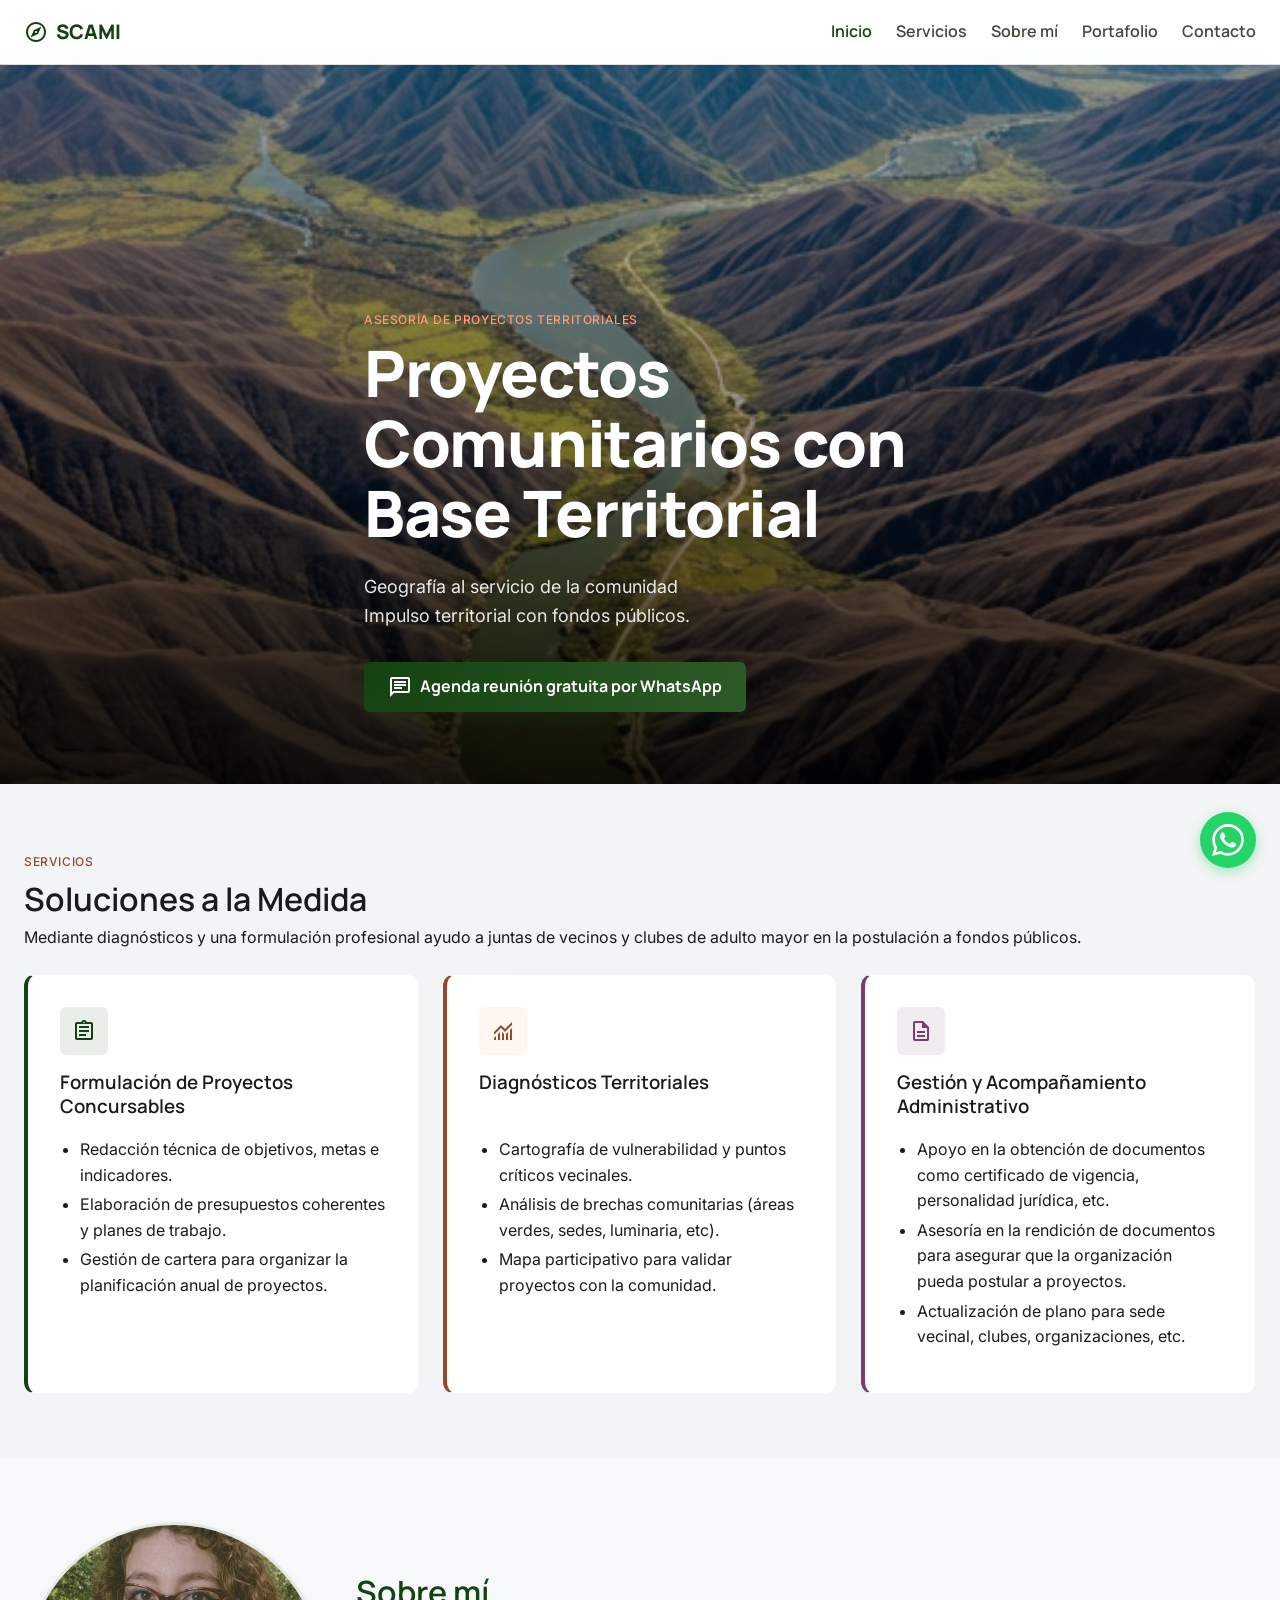
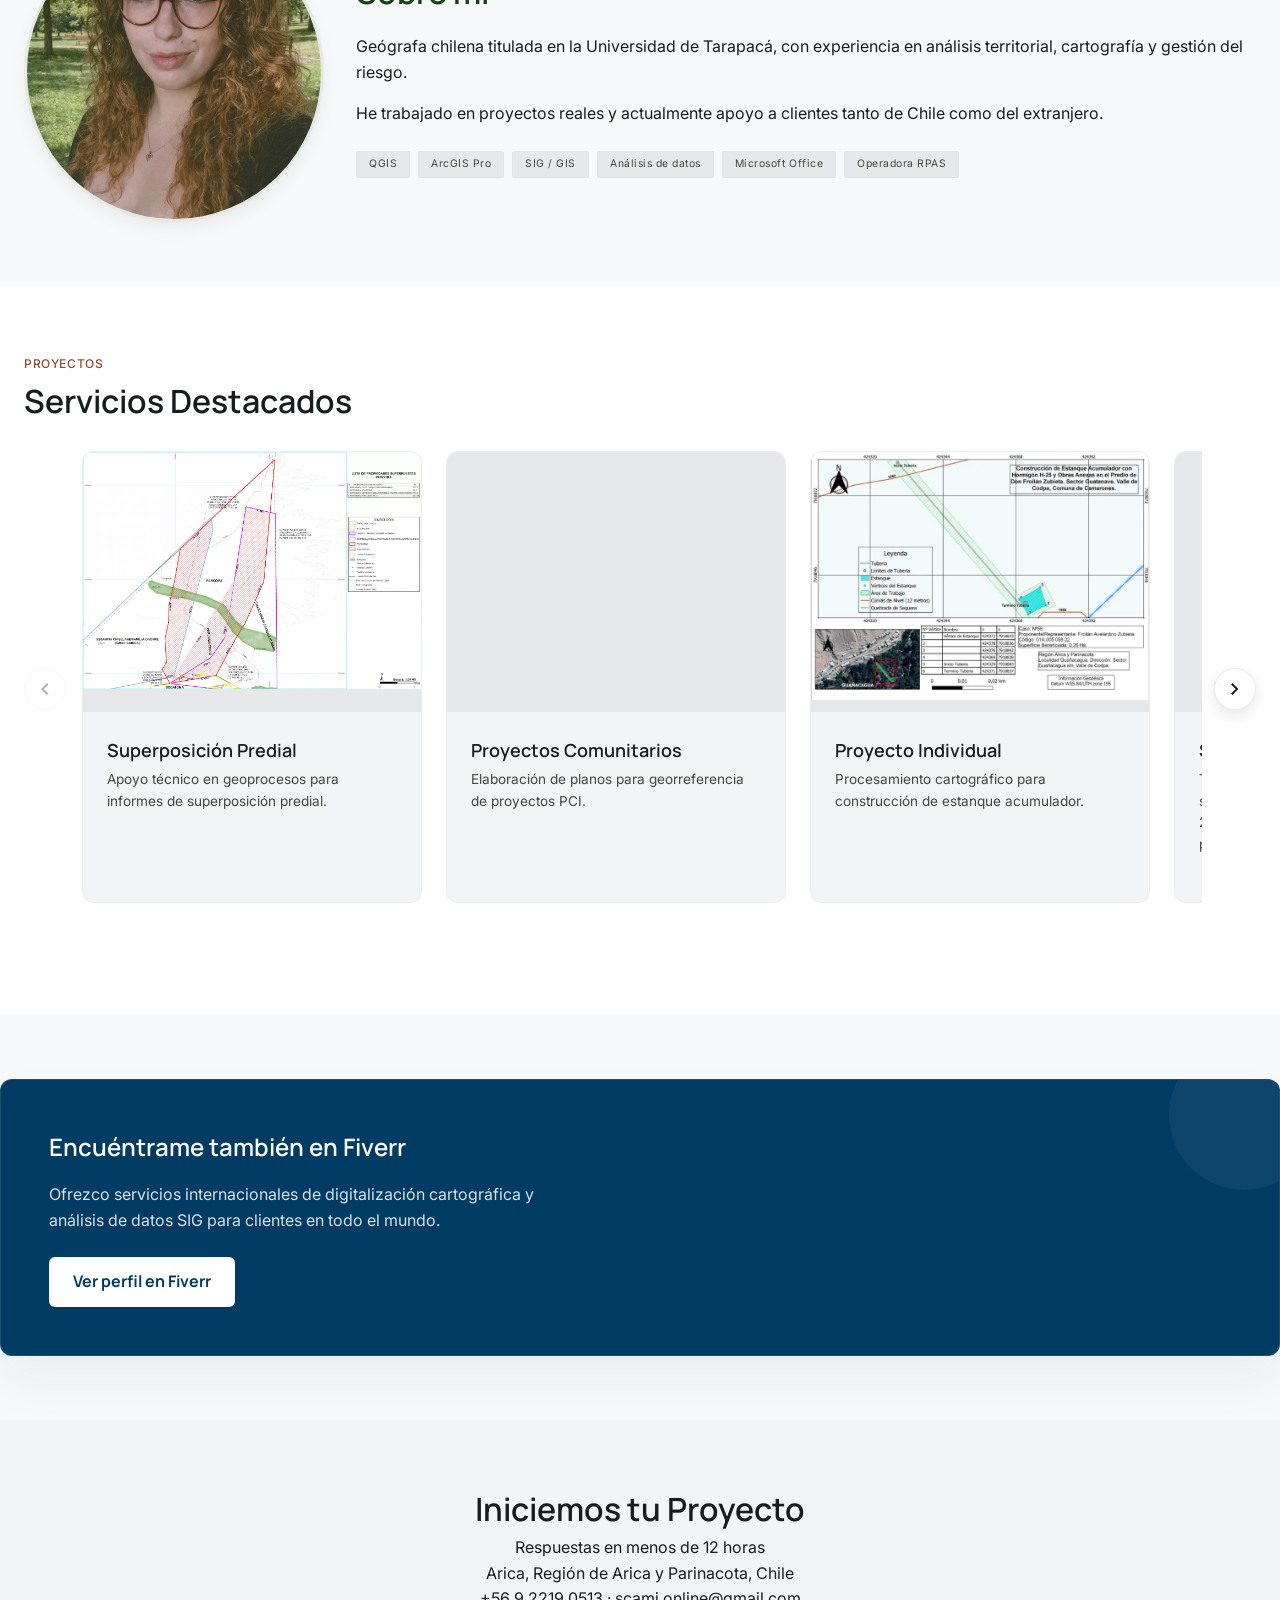
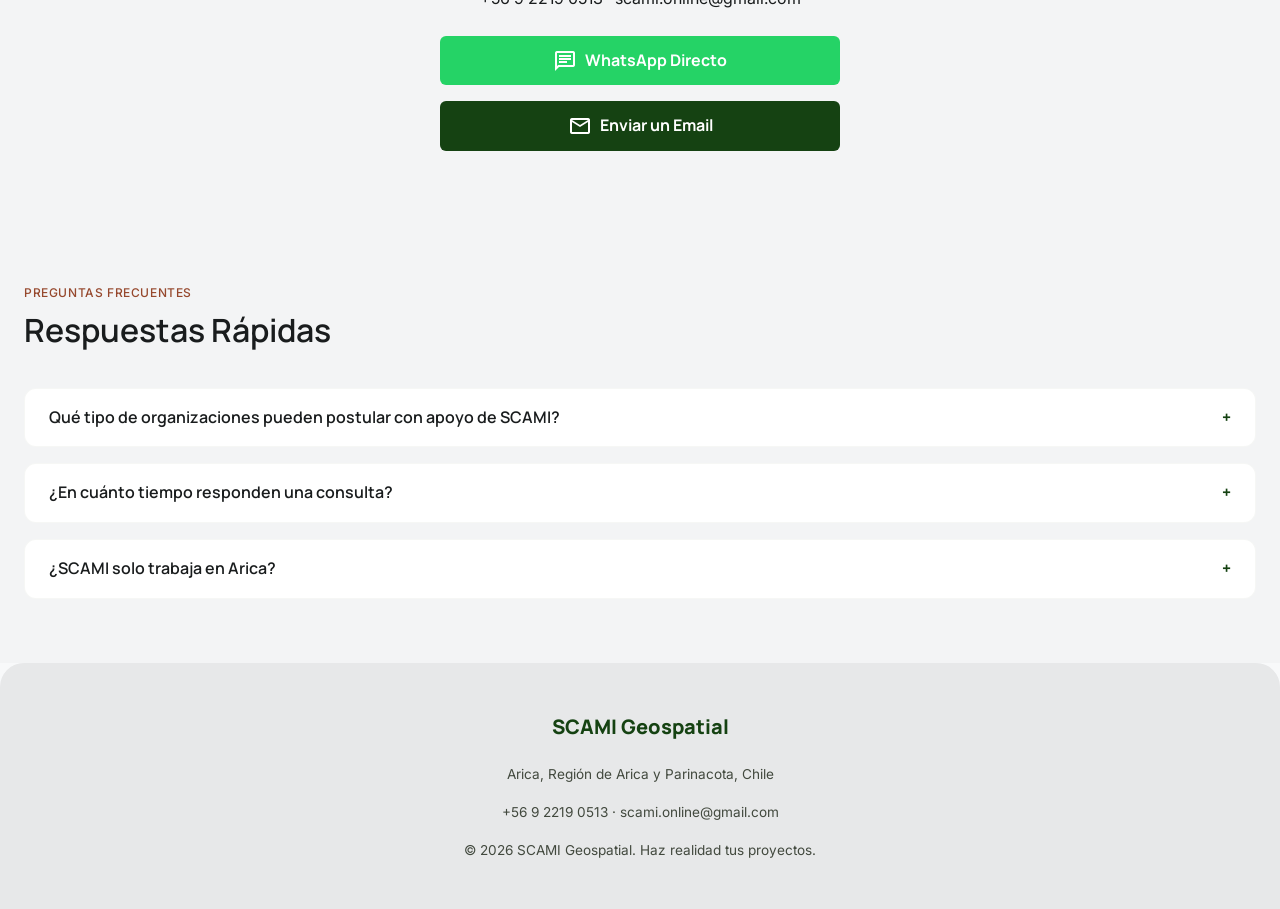
==== index.html @ 70b7bdb8 "feat: update meta" ====
<!DOCTYPE html>
<html lang="es" class="light">

<head>
    <meta charset="UTF-8">
    <meta name="viewport" content="width=device-width, initial-scale=1.0">
    <title>SCAMI | Asesoría de Proyectos Territoriales en Arica</title>
    <meta name="description"
        content="SCAMI ofrece asesoría para formulación de proyectos comunitarios en Arica. Respuesta en menos de 12 horas.">
    <meta name="author" content="SCAMI">
    <meta name="robots" content="index,follow,max-image-preview:large">
    <meta name="theme-color" content="#154212">
    <link rel="canonical" href="https://scami.online/">
    <link rel="alternate" hreflang="es-CL" href="https://scami.online/">
    <link rel="alternate" hreflang="x-default" href="https://scami.online/">

    <meta property="og:type" content="website">
    <meta property="og:locale" content="es_CL">
    <meta property="og:site_name" content="SCAMI">
    <meta property="og:title" content="SCAMI">
    <meta property="og:description"
        content="Asesoría Territorial en Arica.">
    <meta property="og:url" content="https://scami.online/">
    <meta property="og:image" content="https://scami.online/assets/portfolio_4.jpg">
    <meta property="og:image:secure_url" content="https://scami.online/assets/portfolio_4.jpg">
    <meta property="og:image:type" content="image/jpeg">
    <meta property="og:image:width" content="1200">
    <meta property="og:image:height" content="630">
    <meta property="og:image:alt" content="Ejemplo de cartografía digital de SCAMI">

    <meta name="twitter:card" content="summary_large_image">
    <meta name="twitter:url" content="https://scami.online/">
    <meta name="twitter:title" content="SCAMI">
    <meta name="twitter:description"
        content="Asesoría Territorial en Arica.">
    <meta name="twitter:image" content="https://scami.online/assets/portfolio_4.jpg">
    <meta name="twitter:image:alt" content="Ejemplo de cartografía digital de SCAMI">

    <!-- Fonts -->
    <link rel="preconnect" href="https://fonts.googleapis.com">
    <link rel="preconnect" href="https://fonts.gstatic.com" crossorigin>
    <link rel="preload" as="image" href="/assets/hero.webp" fetchpriority="high">
    <link
        href="https://fonts.googleapis.com/css2?family=Inter:wght@400;500;600&family=Manrope:wght@600;700;800&display=swap"
        rel="stylesheet">
    <link href="https://fonts.googleapis.com/css2?family=Material+Symbols+Outlined:opsz,wght,FILL,GRAD@24,400,0,0"
        rel="stylesheet" />

    <!-- CSS -->
    <link rel="stylesheet" href="./css/styles.css">

    <script type="application/ld+json">
        {
            "@context": "https://schema.org",
            "@graph": [
                {
                    "@type": "ProfessionalService",
                    "@id": "https://scami.online/#organization",
                    "name": "SCAMI Geospatial",
                    "url": "https://scami.online/",
                    "description": "Asesoría para formulación de proyectos territoriales en Arica, Chile.",
                    "image": "https://scami.online/assets/portfolio_4.webp",
                    "email": "mailto:scami.online@gmail.com",
                    "telephone": "+56922190513",
                    "priceRange": "$$",
                    "address": {
                        "@type": "PostalAddress",
                        "addressLocality": "Arica",
                        "addressCountry": "CL"
                    },
                    "areaServed": [
                        {
                            "@type": "City",
                            "name": "Arica"
                        },
                        {
                            "@type": "Country",
                            "name": "Chile"
                        }
                    ],
                    "sameAs": [
                        "https://es.fiverr.com/arianka_o"
                    ],
                    "makesOffer": [
                        {
                            "@type": "Offer",
                            "itemOffered": {
                                "@type": "Service",
                                "name": "Formulación de Proyectos Concursables"
                            }
                        },
                        {
                            "@type": "Offer",
                            "itemOffered": {
                                "@type": "Service",
                                "name": "Diagnósticos Territoriales"
                            }
                        },
                        {
                            "@type": "Offer",
                            "itemOffered": {
                                "@type": "Service",
                                "name": "Gestión y Acompañamiento Administrativo"
                            }
                        }
                    ]
                },
                {
                    "@type": "WebSite",
                    "@id": "https://scami.online/#website",
                    "url": "https://scami.online/",
                    "name": "SCAMI",
                    "inLanguage": "es-CL"
                },
                {
                    "@type": "WebPage",
                    "@id": "https://scami.online/#webpage",
                    "url": "https://scami.online/",
                    "name": "SCAMI Asesoría de Proyectos Territoriales en Arica",
                    "description": "SCAMI ofrece asesoría para formulación de proyectos territoriales en Arica.",
                    "isPartOf": {
                        "@id": "https://scami.online/#website"
                    },
                    "about": {
                        "@id": "https://scami.online/#organization"
                    },
                    "inLanguage": "es-CL"
                }
            ]
        }
    </script>

    <script type="application/ld+json">
        {
            "@context": "https://schema.org",
            "@type": "FAQPage",
            "mainEntity": [
                {
                    "@type": "Question",
                    "name": "Qué tipo de organizaciones pueden postular con apoyo de SCAMI?",
                    "acceptedAnswer": {
                        "@type": "Answer",
                        "text": "SCAMI trabaja con juntas de vecinos, clubes de adulto mayor y otras organizaciones comunitarias que necesitan formular y presentar proyectos a fondos públicos."
                    }
                },
                {
                    "@type": "Question",
                    "name": "¿En cuánto tiempo responden una consulta?",
                    "acceptedAnswer": {
                        "@type": "Answer",
                        "text": "El tiempo de primera respuesta es menor a 12 horas por WhatsApp o correo electrónico."
                    }
                },
                {
                    "@type": "Question",
                    "name": "¿SCAMI solo trabaja en Arica?",
                    "acceptedAnswer": {
                        "@type": "Answer",
                        "text": "La base de operaciones está en Arica, pero también ofrece servicios remotos para otras regiones de Chile y clientes internacionales."
                    }
                }
            ]
        }
    </script>
</head>

<body class="layer-base">

    <!-- Header -->
    <header class="top-header">
        <div class="container header-container">
            <div class="logo-brand">
                <span class="material-symbols-outlined">explore</span>
                <span>SCAMI</span>
            </div>

            <nav class="desktop-nav" aria-label="Navegación principal">
                <a href="#home" class="active">Inicio</a>
                <a href="#services">Servicios</a>
                <a href="#about">Sobre mí</a>
                <a href="#portfolio">Portafolio</a>
                <a href="#contact">Contacto</a>
            </nav>

        </div>
    </header>

    <main>
        <!-- Hero Section -->
        <section id="home" class="hero-section">
            <div class="hero-bg">
                <img src="/assets/hero.webp"
                    alt="Vista aerea del Valle de Azapa en Arica" width="1600" height="900" decoding="async" fetchpriority="high">
                <div class="hero-overlay"></div>
            </div>
            <div class="container hero-content">
                <span class="font-label hero-kicker">ASESORÍA DE PROYECTOS TERRITORIALES</span>
                <h1 class="font-display hero-title">Proyectos Comunitarios con Base Territorial</h1>
                <p class="font-body hero-desc">
                    Geografía al servicio de la comunidad <br>Impulso territorial con fondos públicos.
                </p>
                <a href="https://wa.me/56922190513" data-wa-link class="btn btn-primary">
                    <span class="material-symbols-outlined">chat</span>
                    Agenda reunión gratuita por WhatsApp
                </a>
            </div>
        </section>

        <!-- Services Section -->
        <section id="services" class="section layer-section">
            <div class="container">
                <div class="fade-in-scroll">
                    <span class="font-label section-kicker">Servicios</span>
                    <h2 class="font-headline section-title">Soluciones a la Medida</h2>
                    <p class="font-body text-surface-variant">
                        Mediante diagnósticos y una formulación profesional ayudo a juntas de vecinos y clubes de adulto mayor en la postulación a fondos públicos.
                    </p>
                </div>

                <div class="bento-grid">
                    <div class="service-card layer-component ghost-border fade-in-scroll">
                        <div class="service-icon"><span class="material-symbols-outlined">assignment</span></div>
                        <h3 class="font-headline">Formulación de Proyectos Concursables</h3>
                        <ul class="service-list">
                            <li class="font-body text-surface-variant">Redacción técnica de objetivos, metas e indicadores.
                            </li>
                            <li class="font-body text-surface-variant">Elaboración de presupuestos coherentes y planes de trabajo.</li>
                            <li class="font-body text-surface-variant">Gestión de cartera para organizar la planificación anual de proyectos.</li>
                        </ul>
                    </div>
                    <div class="service-card layer-component ghost-border secondary fade-in-scroll">
                        <div class="service-icon"><span class="material-symbols-outlined">monitoring</span></div>
                        <h3 class="font-headline">Diagnósticos Territoriales</h3>
                        <ul class="service-list">
                            <li class="font-body text-surface-variant">Cartografía de vulnerabilidad y puntos críticos vecinales.</li>
                            <li class="font-body text-surface-variant">Análisis de brechas comunitarias (áreas verdes, sedes, luminaria, etc).</li>
                            <li class="font-body text-surface-variant">Mapa participativo para validar proyectos con la comunidad.</li>
                        </ul>
                    </div>
                    <!-- <div class="service-card layer-component ghost-border tertiary fade-in-scroll">
                        <div class="service-icon"><span class="material-symbols-outlined">warning</span></div>
                        <h3 class="font-headline">Gestión de Riesgos y Emergencias</h3>
                        <ul class="service-list">
                            <li class="font-body text-surface-variant">Elaboración de mapas de riesgo ante desastres (inundaciones, sequías, tsunamis, etc).</li>
                            <li class="font-body text-surface-variant">Planificación de rutas de evacuación y puntos de encuentro.</li>
                            <li class="font-body text-surface-variant">Análisis de vulnerabilidad territorial.</li>
                        </ul>
                    </div> -->
                    <div class="service-card layer-component ghost-border quaternary fade-in-scroll">
                        <div class="service-icon"><span class="material-symbols-outlined">description</span></div>
                        <h3 class="font-headline">Gestión y Acompañamiento Administrativo</h3>
                        <ul class="service-list">
                            <li class="font-body text-surface-variant">Apoyo en la obtención de documentos como certificado de vigencia, personalidad jurídica, etc.</li>
                            <li class="font-body text-surface-variant">Asesoría en la rendición de documentos para asegurar que la organización pueda postular a proyectos.</li>
                            <li class="font-body text-surface-variant">Actualización de plano para sede vecinal, clubes, organizaciones, etc.</li>

                        </ul>
                    </div>
                    <!-- <div class="service-card layer-component ghost-border quinary fade-in-scroll">
                        <div class="service-icon"><span class="material-symbols-outlined">public</span></div>
                        <h3 class="font-headline">Planificación y Desarrollo Territorial</h3>
                        <ul class="service-list">
                            <li class="font-body text-surface-variant">Planificación de rutas, infraestructura básica y equipamiento comunitario.</li>
                            <li class="font-body text-surface-variant">Informes para creación de áreas protegidas, zonas turísticas y proyectos comunitarios.</li>
                            <li class="font-body text-surface-variant">Asesoría en gestión turística y desarrollo local.</li>
                        </ul>
                    </div>
                    <div class="service-card layer-component ghost-border senary fade-in-scroll">
                        <div class="service-icon"><span class="material-symbols-outlined">eco</span></div>
                        <h3 class="font-headline">Medio Ambiente y Sostenibilidad</h3>
                        <ul class="service-list">
                            <li class="font-body text-surface-variant">Elaboración de informes ambientales básicos y diagnóstico territorial.</li>
                            <li class="font-body text-surface-variant">Evaluación de impacto ambiental en etapas preliminares o complementarias.</li>
                            <li class="font-body text-surface-variant">Planificación de áreas verdes, parques y espacios comunitarios.</li>
                        </ul>
                    </div> -->
                </div>
            </div>
        </section>

        <!-- About Me Section -->
        <section id="about" class="section layer-base">
            <div class="container about-grid fade-in-scroll">
                <div class="about-image">
                    <img src="/assets/me.webp"
                        alt="Retrato profesional de SCAMI Geospatial" width="640" height="640" loading="lazy" decoding="async">
                </div>
                <div class="about-content">
                    <h2 class="font-headline section-title" style="color: var(--primary);">Sobre mí</h2>
                    <p class="font-body" style="margin-top: 1rem;">
                        Geógrafa chilena titulada en la Universidad de Tarapacá, con experiencia en análisis territorial,
                        cartografía y gestión del riesgo.
                    </p>
                    <p class="font-body" style="margin-top: 1rem;">
                        He trabajado en proyectos reales y actualmente apoyo a clientes tanto de Chile como del extranjero.
                    </p>

                    <div class="chip-group">
                        <span class="chip ghost-border">QGIS</span>
                        <span class="chip ghost-border">ArcGIS Pro</span>
                        <span class="chip ghost-border">SIG / GIS</span>
                        <span class="chip ghost-border">Análisis de datos</span>
                        <span class="chip ghost-border">Microsoft Office</span>
                        <span class="chip ghost-border">Operadora RPAS</span>
                    </div>
                </div>
            </div>
        </section>

        <!-- Portfolio Section -->
        <section id="portfolio" class="section layer-component">
            <div class="container fade-in-scroll">
                <span class="font-label section-kicker">Proyectos</span>
                <h2 class="font-headline section-title">Servicios Destacados</h2>
            </div>

            <div class="portfolio-carousel container fade-in-scroll">
                <button class="portfolio-arrow portfolio-arrow-prev" type="button" aria-label="Proyecto anterior">
                    <span class="material-symbols-outlined">chevron_left</span>
                </button>

                <div class="portfolio-scroll">
                <!-- Portfolio 1 -->
                <div class="portfolio-card layer-section ghost-border">
                    <div class="portfolio-img">
                        <img src="/assets/portfolio_4.webp"
                            alt="Superposición Predial"
                            data-full-src="/assets/portfolio_4.webp"
                            data-full-alt="Superposición Predial" loading="lazy" decoding="async">
                    </div>
                    <div class="portfolio-details">
                        <h4 class="font-headline">Superposición Predial</h4>
                        <p>Apoyo técnico en geoprocesos para informes de superposición predial.</p>
                    </div>
                </div>
                <!-- Portfolio 2 -->
                <div class="portfolio-card layer-section ghost-border">
                    <div class="portfolio-img">
                        <img src="/assets/portfolio_1.webp"
                            alt="Proyectos Comunitarios"
                            data-full-src="/assets/portfolio_1.webp"
                            data-full-alt="Proyectos Comunitarios" loading="lazy" decoding="async">
                    </div>
                    <div class="portfolio-details">
                        <h4 class="font-headline">Proyectos Comunitarios</h4>
                        <p>Elaboración de planos para georreferencia de proyectos PCI.</p>
                    </div>
                </div>
                <!-- Portfolio 3 -->
                <div class="portfolio-card layer-section ghost-border">
                    <div class="portfolio-img">
                        <img src="/assets/portfolio_2.webp"
                            alt="Proyecto Individual"
                            data-full-src="/assets/portfolio_2.webp"
                            data-full-alt="Proyecto Individual" loading="lazy" decoding="async">
                    </div>
                    <div class="portfolio-details">
                        <h4 class="font-headline">Proyecto Individual</h4>
                        <p>Procesamiento cartográfico para construcción de estanque acumulador.</p>
                    </div>
                </div>
                <!-- Portfolio 4 -->
                <div class="portfolio-card layer-section ghost-border">
                    <div class="portfolio-img">
                        <img src="/assets/portfolio_5.webp"
                            alt="Sistema de Evacuación"
                            data-full-src="/assets/portfolio_5.webp"
                            data-full-alt="Sistema de Evacuación" loading="lazy" decoding="async">
                    </div>
                    <div class="portfolio-details">
                        <h4 class="font-headline">Sistema de Evacuación</h4>
                        <p>Trabajo administrativo para elaborar línea de seguridad ante tsunami propuesta el año 2024 e implementada en Arica el año 2025 por SENAPRED.</p>
                    </div>
                </div>
                <!-- Portfolio 5 -->
                <div class="portfolio-card layer-section ghost-border">
                    <div class="portfolio-img">
                        <img src="/assets/portfolio_3.webp"
                            alt="Análisis NDVI"
                            data-full-src="/assets/portfolio_3.webp"
                            data-full-alt="Análisis NDVI" loading="lazy" decoding="async">
                    </div>
                    <div class="portfolio-details">
                        <h4 class="font-headline">Análisis NDVI</h4>
                        <p>Estudio de caso para medir el impacto de la construcción del canal Uchusuma en comunidades indígenas del sector línea Tacora-Chislluma. Comuna de General Lagos, Norte de Chile</p>
                    </div>
                </div>

                </div>

                <button class="portfolio-arrow portfolio-arrow-next" type="button" aria-label="Siguiente proyecto">
                    <span class="material-symbols-outlined">chevron_right</span>
                </button>
            </div>
        </section>

        <div class="portfolio-lightbox" aria-hidden="true" role="dialog" aria-modal="true">
            <div class="portfolio-lightbox__dialog">
                <button class="portfolio-lightbox__close" type="button" aria-label="Cerrar imagen">
                    <span class="material-symbols-outlined">close</span>
                </button>
                <img class="portfolio-lightbox__image" src="" alt="">
            </div>
        </div>

        <!-- Fiverr Section -->
        <section class="section container fade-in-scroll">
            <div class="fiverr-panel ghost-border ambient-shadow">
                <div class="fiverr-circle"></div>
                <h3 class="font-headline">Encuéntrame también en Fiverr</h3>
                <p class="font-body">Ofrezco servicios internacionales de digitalización cartográfica y análisis de
                    datos SIG para clientes en todo el mundo.</p>
                <a href="https://es.fiverr.com/arianka_o" class="btn" style="background: white; color: var(--tertiary);"
                    target="_blank" rel="noopener noreferrer">Ver perfil en Fiverr</a>
            </div>
        </section>

        <!-- Contact Section -->
        <section id="contact" class="section contact-section fade-in-scroll">
            <div class="container">
                <h2 class="font-headline section-title">Iniciemos tu Proyecto</h2>
                <p class="font-body text-surface-variant">Respuestas en menos de 12 horas</p>
                <p class="font-body text-surface-variant">Arica, Región de Arica y Parinacota, Chile</p>
                <p class="font-body text-surface-variant">
                    <a href="https://wa.me/56922190513" data-wa-link>+56 9 2219 0513</a> ·
                    <a href="mailto:scami.online@gmail.com" data-email-link>scami.online@gmail.com</a>
                </p>

                <div class="contact-actions">
                    <a href="https://wa.me/56922190513" data-wa-link class="btn btn-whatsapp">
                        <span class="material-symbols-outlined">chat</span>
                        WhatsApp Directo
                    </a>
                    <a href="mailto:scami.online@gmail.com" data-email-link class="btn btn-email">
                        <span class="material-symbols-outlined">mail</span>
                        Enviar un Email
                    </a>
                </div>
            </div>
        </section>

        <!-- FAQ Section -->
        <section class="section layer-section" aria-labelledby="faq-title">
            <div class="container fade-in-scroll">
                <span class="font-label section-kicker">Preguntas frecuentes</span>
                <h2 id="faq-title" class="font-headline section-title">Respuestas Rápidas</h2>

                <div class="faq-list">
                    <details class="faq-item ghost-border layer-component">
                        <summary class="font-headline">Qué tipo de organizaciones pueden postular con apoyo de SCAMI?</summary>
                        <p class="font-body text-surface-variant">
                            Trabajo con juntas de vecinos, clubes de adulto mayor y otras organizaciones comunitarias que necesitan formular y presentar proyectos a fondos públicos.
                        </p>
                    </details>

                    <details class="faq-item ghost-border layer-component">
                        <summary class="font-headline">¿En cuánto tiempo responden una consulta?</summary>
                        <p class="font-body text-surface-variant">
                            El tiempo de primera respuesta es menor a 12 horas por WhatsApp o correo electrónico.
                        </p>
                    </details>

                    <details class="faq-item ghost-border layer-component">
                        <summary class="font-headline">¿SCAMI solo trabaja en Arica?</summary>
                        <p class="font-body text-surface-variant">
                            La base de operaciones está en Arica, pero también ofrezco servicios remotos para otras regiones de Chile y clientes internacionales.
                        </p>
                    </details>
                </div>
            </div>
        </section>
    </main>

    <!-- Footer -->
    <footer>
        <span class="font-headline" style="color: var(--primary); font-weight: 800; font-size: 1.25rem;">SCAMI
            Geospatial</span>
        <p class="font-body" style="font-size: 0.85rem; color: var(--on-surface-variant); margin-top: 0.35rem;">
            Arica, Región de Arica y Parinacota, Chile
        </p>
        <p class="font-body" style="font-size: 0.85rem; color: var(--on-surface-variant);">
            <a href="https://wa.me/56922190513" data-wa-link>+56 9 2219 0513</a> ·
            <a href="mailto:scami.online@gmail.com" data-email-link>scami.online@gmail.com</a>
        </p>
        <p class="font-body" style="font-size: 0.85rem; color: var(--on-surface-variant);">
            © 2026 SCAMI Geospatial. Haz realidad tus proyectos.</p>
    </footer>

    <!-- Floating WhatsApp -->
    <a href="https://wa.me/56922190513" data-wa-link class="floating-wa" aria-label="Contact via WhatsApp">
        <svg viewBox="0 0 24 24" xmlns="http://www.w3.org/2000/svg">
            <path
                d="M17.472 14.382c-.297-.149-1.758-.867-2.03-.967-.273-.099-.471-.148-.67.15-.197.297-.767.966-.94 1.164-.173.199-.347.223-.644.075-.297-.15-1.255-.463-2.39-1.475-.883-.788-1.48-1.761-1.653-2.059-.173-.297-.018-.458.13-.606.134-.133.298-.347.446-.52.149-.174.198-.298.298-.497.099-.198.05-.371-.025-.52-.075-.149-.669-1.612-.916-2.207-.242-.579-.487-.5-.669-.51-.173-.008-.371-.01-.57-.01-.198 0-.52.074-.792.372-.272.297-1.04 1.016-1.04 2.479 0 1.462 1.065 2.875 1.213 3.074.149.198 2.096 3.2 5.077 4.487.709.306 1.262.489 1.694.625.712.227 1.36.195 1.871.118.571-.085 1.758-.719 2.006-1.413.248-.694.248-1.289.173-1.413-.074-.124-.272-.198-.57-.347m-5.421 7.403h-.004a9.87 9.87 0 01-5.031-1.378l-.361-.214-3.741.982.998-3.648-.235-.374a9.86 9.86 0 01-1.51-5.26c.001-5.45 4.436-9.884 9.888-9.884 2.64 0 5.122 1.03 6.988 2.898a9.825 9.825 0 012.893 6.994c-.003 5.45-4.437 9.884-9.885 9.884m8.413-18.297A11.815 11.815 0 0012.05 0C5.495 0 .16 5.335.157 11.892c0 2.096.547 4.142 1.588 5.945L0 24l6.335-1.662c1.72.937 3.659 1.432 5.63 1.433h.005c6.554 0 11.89-5.335 11.893-11.893a11.821 11.821 0 00-3.415-8.412">
            </path>
        </svg>
    </a>

    <!-- JavaScript -->
    <script src="./js/main.js?v=20260420" defer></script>
</body>

</html>
---- css/styles.css ----
:root {
  /* Tonal Roles from DESIGN.md */
  --primary: #154212;
  --primary-container: #2d5a27;
  --on-primary: #ffffff;

  --secondary: #96482d;
  --secondary-container: #fd9a78;

  --tertiary: #003b64;
  --tertiary-container: #005389;

  --quaternary: #7d3c6d;
  --quaternary-container: #c9a3d4;

  --quinary: #00897b;
  --quinary-container: #80cbc4;

  --senary: #2e7d32;
  --senary-container: #a5d6a7;

  --surface: #f8f9fa;
  --surface-container-low: #f3f4f5;
  --surface-container-lowest: #ffffff;
  --surface-container-high: #e7e8e9;

  --on-surface: #191c1d;
  --on-surface-variant: #42493e;

  --outline-variant: #c2c9bb;

  /* Spacing Scale */
  --spacing-xs: 0.5rem;
  --spacing-sm: 1rem;
  --spacing-md: 1.5rem;
  --spacing-lg: 2rem;
  --spacing-xl: 3rem;
  --spacing-xxl: 4rem;

  /* Border Radii */
  --radius-sm: 0.125rem;
  --radius-md: 0.375rem;
  --radius-lg: 0.75rem;
  --radius-full: 9999px;

  /* Fonts */
  --font-display: 'Manrope', sans-serif;
  --font-headline: 'Manrope', sans-serif;
  --font-body: 'Inter', sans-serif;
  --font-label: 'Inter', sans-serif;
}

/* Base Styles */
*,
*::before,
*::after {
  box-sizing: border-box;
  margin: 0;
  padding: 0;
}

html {
  font-family: var(--font-body);
  color: var(--on-surface);
  background-color: var(--surface);
  scroll-behavior: smooth;
}

body {
  min-height: 100vh;
  line-height: 1.6;
}

img {
  max-width: 100%;
  display: block;
}

a {
  text-decoration: none;
  color: inherit;
}

button {
  font-family: inherit;
  cursor: pointer;
  border: none;
  background: none;
}

/* Material Icons Setup */
.material-symbols-outlined {
  font-variation-settings: 'FILL' 0, 'wght' 400, 'GRAD' 0, 'opsz' 24;
}

/* Typography Primitives Base */
.font-display {
  font-family: var(--font-display);
  font-weight: 800;
  letter-spacing: -0.02em;
}

.font-headline {
  font-family: var(--font-headline);
  font-weight: 600;
}

.font-body {
  font-family: var(--font-body);
  font-weight: 400;
}

.font-label {
  font-family: var(--font-label);
  font-weight: 500;
  text-transform: uppercase;
  letter-spacing: 0.05em;
}

/* Tonal Layering Utilities */
.layer-base {
  background-color: var(--surface);
}

.layer-section {
  background-color: var(--surface-container-low);
}

.layer-component {
  background-color: var(--surface-container-lowest);
}

.ghost-border {
  /* Creating the 15% opacity outline suggestion */
  border: 1px solid color-mix(in srgb, var(--outline-variant) 15%, transparent);
}

.ambient-shadow {
  box-shadow: 0 24px 48px rgba(25, 28, 29, 0.06);
}

/* Layout Utilities */
.container {
  width: 100%;
  max-width: 1280px;
  margin: 0 auto;
  padding: 0 var(--spacing-md);
}

.section {
  padding: var(--spacing-xxl) 0;
}

/* Specific UI Components */

/* Header */
.top-header {
  position: fixed;
  top: 0;
  left: 0;
  width: 100%;
  z-index: 50;
  background-color: rgba(255, 255, 255, 0.8);
  backdrop-filter: blur(20px);
  border-bottom: 1px solid rgba(0, 0, 0, 0.05);
  /* Minimal boundary */
  transition: all 0.3s ease;
}

.header-container {
  display: flex;
  justify-content: space-between;
  align-items: center;
  height: 64px;
}

.logo-brand {
  display: flex;
  align-items: center;
  gap: 8px;
  color: var(--primary);
  font-family: var(--font-headline);
  font-weight: 800;
  font-size: 1.25rem;
}

.desktop-nav {
  display: none;
  gap: var(--spacing-md);
}

@media (min-width: 768px) {
  .desktop-nav {
    display: flex;
  }
}

.desktop-nav a {
  font-family: var(--font-headline);
  font-weight: 600;
  color: var(--on-surface-variant);
  transition: color 0.2s ease;
}

.desktop-nav a:hover,
.desktop-nav a.active {
  color: var(--primary);
}

/* Buttons */
.btn {
  display: inline-flex;
  align-items: center;
  justify-content: center;
  gap: 8px;
  padding: 12px 24px;
  border-radius: var(--radius-md);
  font-family: var(--font-headline);
  font-weight: 700;
  transition: transform 0.2s ease, box-shadow 0.2s ease;
}

.btn:active {
  transform: scale(0.98);
}

.btn-primary {
  color: var(--on-primary);
  background: radial-gradient(circle at top left, var(--primary), var(--primary-container));
  box-shadow: 0 8px 16px rgba(21, 66, 18, 0.2);
}

.btn-primary:hover {
  box-shadow: 0 12px 20px rgba(21, 66, 18, 0.3);
}

/* FAQ */
.faq-list {
  margin-top: var(--spacing-lg);
  display: grid;
  gap: var(--spacing-sm);
}

.faq-item {
  border-radius: var(--radius-lg);
  padding: var(--spacing-sm) var(--spacing-md);
}

.faq-item summary {
  cursor: pointer;
  list-style: none;
  position: relative;
  padding-right: 1.5rem;
}

.faq-item summary::-webkit-details-marker {
  display: none;
}

.faq-item summary::after {
  content: '+';
  position: absolute;
  right: 0;
  top: 0;
  color: var(--primary);
  font-weight: 800;
}

.faq-item[open] summary::after {
  content: '\2013';
}

.faq-item p {
  margin-top: var(--spacing-xs);
}

/* Hero Section */
.hero-section {
  position: relative;
  min-height: 80vh;
  display: flex;
  flex-direction: column;
  justify-content: flex-end;
  padding: var(--spacing-md);
  overflow: hidden;
  margin-top: 64px;
}

.hero-bg {
  position: absolute;
  inset: 0;
  z-index: 0;
}

.hero-bg img {
  width: 100%;
  height: 100%;
  object-fit: cover;
  filter: grayscale(20%) brightness(75%);
}

.hero-overlay {
  position: absolute;
  inset: 0;
  background: linear-gradient(to top, rgba(0, 0, 0, 0.8) 0%, rgba(0, 0, 0, 0.2) 50%, transparent 100%);
}

.hero-content {
  position: relative;
  z-index: 10;
  max-width: 600px;
  color: white;
  padding-bottom: var(--spacing-xl);
  opacity: 0;
  transform: translateY(20px);
  animation: fadeUpIn 0.8s forwards ease-out;
}

.hero-kicker {
  color: var(--secondary-container);
  font-size: 0.75rem;
  margin-bottom: var(--spacing-xs);
  display: block;
}

.hero-title {
  font-size: clamp(2.5rem, 5vw, 4rem);
  line-height: 1.1;
  margin-bottom: var(--spacing-md);
}

.hero-title span {
  color: #bcf0ae;
  /* primary-fixed */
}

.hero-desc {
  font-size: 1.125rem;
  margin-bottom: var(--spacing-lg);
  opacity: 0.9;
}

/* Bento Services Grid */
.bento-grid {
  display: grid;
  grid-template-columns: 1fr;
  gap: var(--spacing-md);
  margin-top: var(--spacing-md);
  align-items: stretch;
}

@media (min-width: 768px) {
  .bento-grid {
    grid-template-columns: repeat(2, 1fr);
  }
}

@media (min-width: 1100px) {
  .bento-grid {
    grid-template-columns: repeat(3, minmax(0, 1fr));
  }
}

.service-card {
  padding: var(--spacing-lg);
  border-radius: var(--radius-lg);
  border-left: 4px solid var(--primary);
  display: flex;
  flex-direction: column;
  height: 100%;
  transition: transform 0.3s ease;
}

.service-card h3 {
  line-height: 1.25;
}

@media (min-width: 1100px) {
  .service-card {
    min-height: 420px;
  }

  .service-card h3 {
    min-height: 3.1rem;
  }
}

.service-card.secondary {
  border-left-color: var(--secondary);
}

.service-card.tertiary {
  border-left-color: var(--tertiary);
}

.service-card.quaternary {
  border-left-color: var(--quaternary);
}

.service-card.quinary {
  border-left-color: var(--quinary);
}

.service-card.senary {
  border-left-color: var(--senary);
}

.service-card:hover {
  transform: translateY(-4px);
}

.service-icon {
  width: 48px;
  height: 48px;
  border-radius: var(--radius-md);
  display: flex;
  align-items: center;
  justify-content: center;
  margin-bottom: var(--spacing-sm);
  background: rgba(45, 90, 39, 0.1);
  color: var(--primary);
}

.service-card.secondary .service-icon {
  color: var(--secondary);
  background: rgba(253, 154, 120, 0.1);
}

.service-card.tertiary .service-icon {
  color: var(--tertiary);
  background: rgba(0, 83, 137, 0.1);
}

.service-card.quaternary .service-icon {
  color: var(--quaternary);
  background: rgba(125, 60, 109, 0.1);
}

.service-card.quinary .service-icon {
  color: var(--quinary);
  background: rgba(0, 137, 123, 0.1);
}

.service-card.senary .service-icon {
  color: var(--senary);
  background: rgba(46, 125, 50, 0.1);
}

/* Section Headers */
.section-kicker {
  color: var(--secondary);
  font-size: 0.75rem;
  margin-bottom: 4px;
}

.section-title {
  font-size: 2rem;
  color: var(--on-surface);
}

.section-subtitle {
  font-size: 0.95rem;
  font-weight: 400;
  color: color-mix(in srgb, var(--on-surface-variant) 78%, white);
  line-height: 1.55;
  max-width: 68ch;
  margin-top: 0.35rem;
}

/* About Me Section */
.about-grid {
  display: flex;
  flex-direction: column;
  gap: var(--spacing-lg);
}

@media (min-width: 768px) {
  .about-grid {
    flex-direction: row;
    align-items: center;
  }
}

.about-image {
  flex: 1;
  border-radius: var(--radius-full);
  overflow: hidden;
  border: 3px solid color-mix(in srgb, var(--outline-variant) 35%, transparent);
  box-shadow: 0 8px 16px rgba(0, 0, 0, 0.06);
  aspect-ratio: 1/1;
  max-width: 300px;
  margin: 0 auto;
  background-color: transparent;
}

.about-image img {
  width: 100%;
  height: 100%;
  object-fit: cover;
  object-position: center top;
  filter: saturate(0.9) contrast(0.95);
  opacity: 0.94;
}

.about-content {
  flex: 1;
}

.chip-group {
  display: flex;
  flex-wrap: wrap;
  gap: 8px;
  margin-top: var(--spacing-md);
}

.chip {
  padding: 4px 12px;
  background-color: var(--surface-container-high);
  border-radius: var(--radius-sm);
  font-family: var(--font-label);
  font-size: 0.65rem;
  color: var(--on-surface-variant);
  letter-spacing: 0.05em;
}

/* Portfolio Horizontal Scroll */
.portfolio-carousel {
  position: relative;
}

.portfolio-scroll {
  display: flex;
  overflow-x: auto;
  gap: var(--spacing-md);
  padding: var(--spacing-md) 0 var(--spacing-xl);
  scrollbar-width: none;
  /* Firefox */
}

.portfolio-scroll::-webkit-scrollbar {
  display: none;
  /* Chrome/Safari */
}

.portfolio-card {
  width: 300px;
  min-width: 300px;
  max-width: 300px;
  border-radius: var(--radius-lg);
  overflow: hidden;
  flex-shrink: 0;
}

.portfolio-img {
  height: 260px;
  width: 100%;
  background-color: var(--surface-container-high);
  cursor: zoom-in;
}

.portfolio-img img {
  width: 100%;
  height: 100%;
  object-fit: contain;
  object-position: center top;
}

.portfolio-arrow {
  display: none;
}

.portfolio-lightbox {
  position: fixed;
  inset: 0;
  display: none;
  align-items: center;
  justify-content: center;
  padding: var(--spacing-md);
  background: rgba(12, 16, 18, 0.84);
  backdrop-filter: blur(10px);
  z-index: 1000;
}

.portfolio-lightbox.open {
  display: flex;
}

.portfolio-lightbox__dialog {
  position: relative;
  width: min(96vw, 1200px);
  max-height: 92vh;
  display: flex;
  align-items: center;
  justify-content: center;
}

.portfolio-lightbox__image {
  max-width: 100%;
  max-height: 92vh;
  object-fit: contain;
  box-shadow: 0 28px 64px rgba(0, 0, 0, 0.45);
  border-radius: var(--radius-lg);
  background: var(--surface-container-lowest);
}

.portfolio-lightbox__close {
  position: absolute;
  top: -12px;
  right: -12px;
  width: 40px;
  height: 40px;
  border-radius: 9999px;
  background: var(--surface-container-lowest);
  color: var(--on-surface);
  display: grid;
  place-items: center;
  box-shadow: 0 10px 24px rgba(0, 0, 0, 0.22);
}

.portfolio-lightbox__close:hover {
  background: var(--surface-container-high);
}

.portfolio-details {
  padding: var(--spacing-md);
}

.portfolio-details h4 {
  font-size: 1.125rem;
  margin-bottom: 4px;
}

.portfolio-details p {
  font-size: 0.85rem;
  color: var(--on-surface-variant);
  overflow-wrap: anywhere;
}

@media (max-width: 767px) {
  .portfolio-card {
    min-width: 100%;
    width: 100%;
  }

  .portfolio-img {
    height: auto;
    aspect-ratio: 3 / 2;
  }

  .portfolio-details {
    padding: var(--spacing-sm);
  }
}

@media (min-width: 768px) {
  .portfolio-carousel {
    display: flex;
    align-items: center;
    gap: 0.75rem;
  }

  .portfolio-scroll {
    flex: 1;
    scroll-behavior: smooth;
    padding-inline: 0.25rem;
  }

  .portfolio-card {
    width: min(340px, 30vw);
    min-width: min(340px, 30vw);
    max-width: min(340px, 30vw);
  }

  .portfolio-arrow {
    width: 42px;
    height: 42px;
    border-radius: 9999px;
    display: inline-flex;
    align-items: center;
    justify-content: center;
    color: var(--on-surface);
    background: var(--surface-container-lowest);
    border: 1px solid color-mix(in srgb, var(--outline-variant) 35%, transparent);
    box-shadow: 0 6px 14px rgba(25, 28, 29, 0.1);
    transition: transform 0.2s ease, box-shadow 0.2s ease, opacity 0.2s ease;
  }

  .portfolio-arrow:hover {
    transform: translateY(-1px);
    box-shadow: 0 10px 18px rgba(25, 28, 29, 0.16);
  }

  .portfolio-arrow:disabled {
    opacity: 0.35;
    cursor: not-allowed;
    transform: none;
    box-shadow: none;
  }
}

/* Fiverr Panel */
.fiverr-panel {
  background-color: var(--tertiary);
  color: white;
  border-radius: var(--radius-lg);
  padding: var(--spacing-xl);
  position: relative;
  overflow: hidden;
}

.fiverr-circle {
  position: absolute;
  top: -40px;
  right: -40px;
  width: 150px;
  height: 150px;
  background-color: rgba(255, 255, 255, 0.05);
  border-radius: 50%;
}

.fiverr-panel h3 {
  font-size: 1.5rem;
  margin-bottom: var(--spacing-sm);
}

.fiverr-panel p {
  color: rgba(255, 255, 255, 0.85);
  margin-bottom: var(--spacing-md);
  max-width: 500px;
}

/* Contact Section */
.contact-section {
  text-align: center;
  background-color: rgba(231, 232, 233, 0.3);
}

.contact-actions {
  display: flex;
  flex-direction: column;
  gap: var(--spacing-sm);
  max-width: 400px;
  margin: var(--spacing-md) auto 0;
}

.btn-whatsapp {
  background-color: #25D366;
  color: white;
  width: 100%;
}

.btn-email {
  background-color: var(--primary);
  color: white;
  width: 100%;
}

/* Footer & Floating Actions */
footer {
  background-color: var(--surface-container-high);
  text-align: center;
  padding: var(--spacing-xl) var(--spacing-md);
  border-radius: 24px 24px 0 0;
  display: flex;
  flex-direction: column;
  gap: var(--spacing-sm);
  align-items: center;
}

.floating-wa {
  position: fixed;
  bottom: 80px;
  /* Above mobile nav */
  right: 24px;
  width: 56px;
  height: 56px;
  background-color: #25D366;
  color: white;
  border-radius: 50%;
  display: flex;
  align-items: center;
  justify-content: center;
  box-shadow: 0 4px 12px rgba(37, 211, 102, 0.4);
  z-index: 60;
  transition: transform 0.2s ease;
}

.floating-wa:hover {
  transform: scale(1.1);
}

.floating-wa svg {
  width: 32px;
  height: 32px;
  fill: currentColor;
}

@media (min-width: 768px) {
  .floating-wa {
    bottom: 32px;
  }
}

/* Animations */
@keyframes fadeUpIn {
  from {
    opacity: 0;
    transform: translateY(20px);
  }

  to {
    opacity: 1;
    transform: translateY(0);
  }
}

.fade-in-scroll {
  opacity: 0;
  transform: translateY(20px);
  transition: opacity 0.6s ease-out, transform 0.6s ease-out;
}

.fade-in-scroll.visible {
  opacity: 1;
  transform: translateY(0);
}

.service-list {
  list-style-type: disc;
  padding-left: 1.25rem;
  /* Espacio para que el punto (bullet) quede alineado con el título */
  margin-top: var(--spacing-sm);
  margin-left: 0;
}

.service-list li {
  margin-bottom: 0.25rem;
}
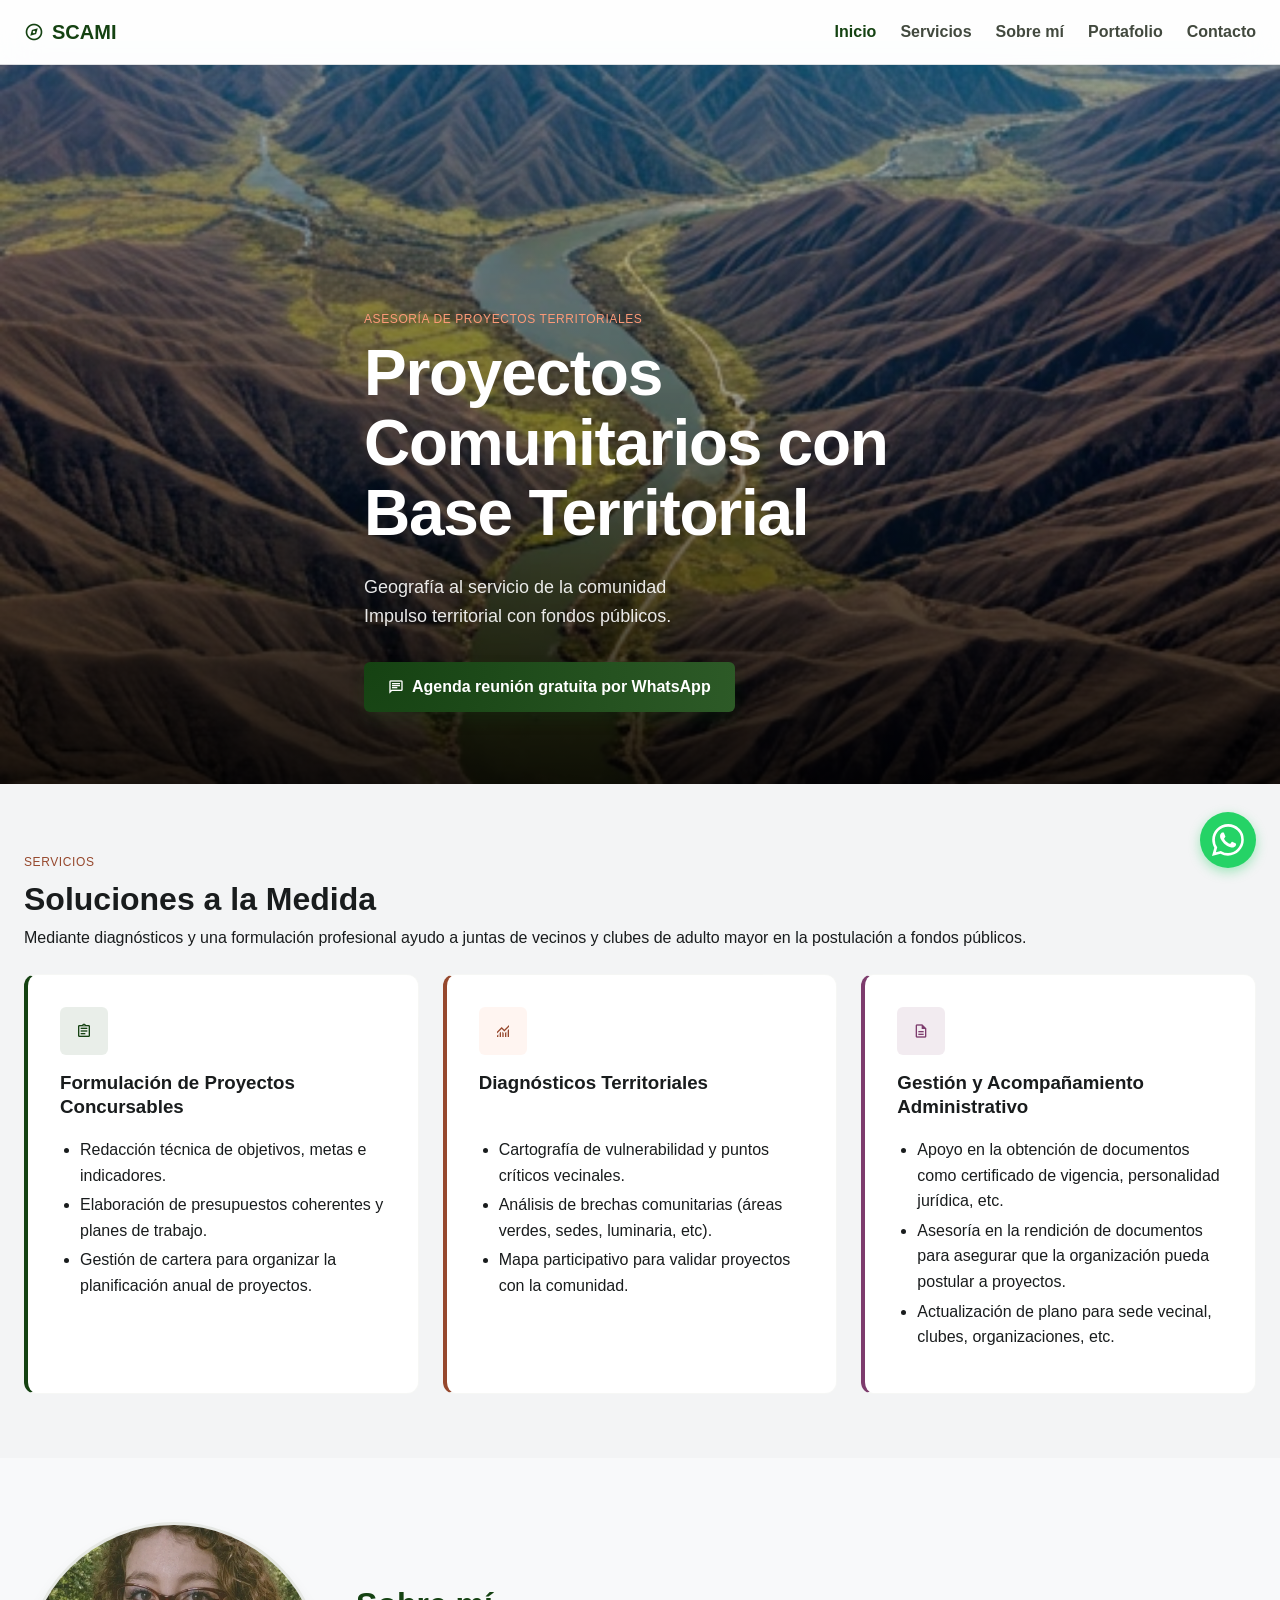
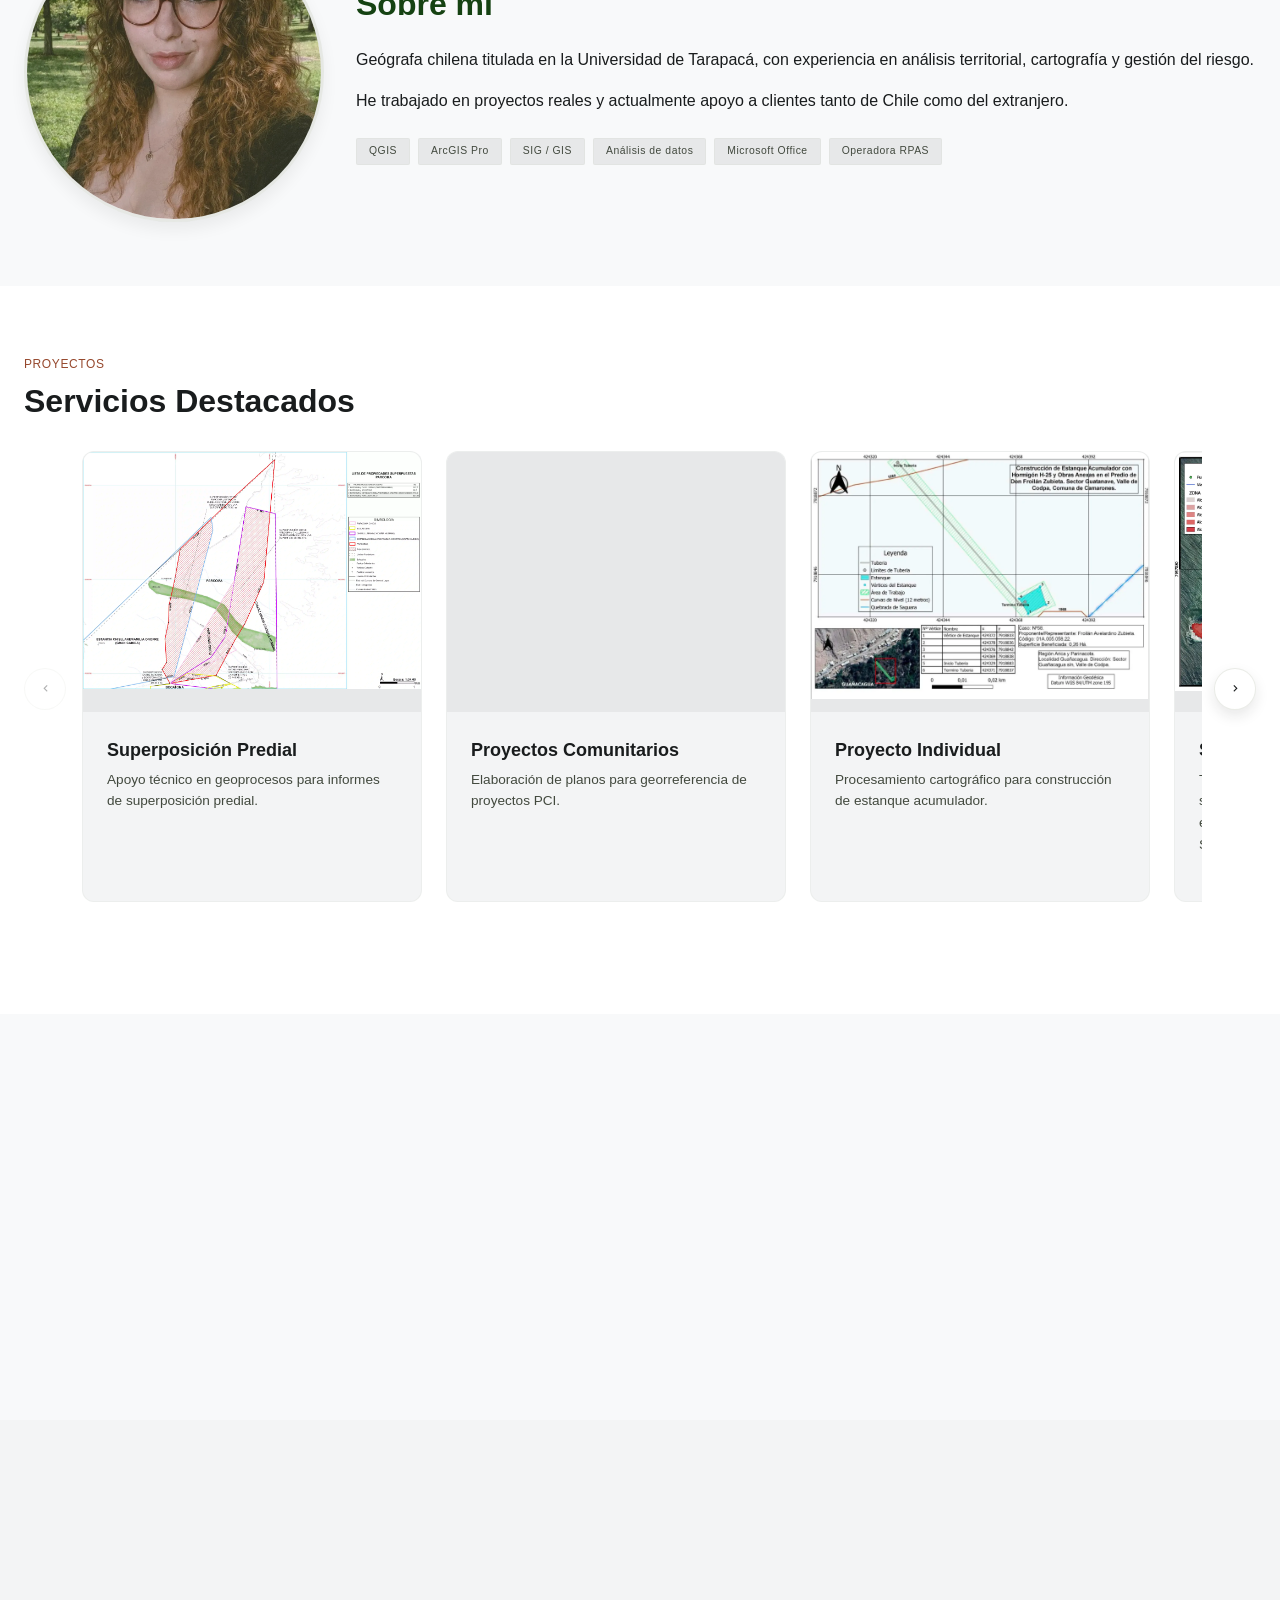
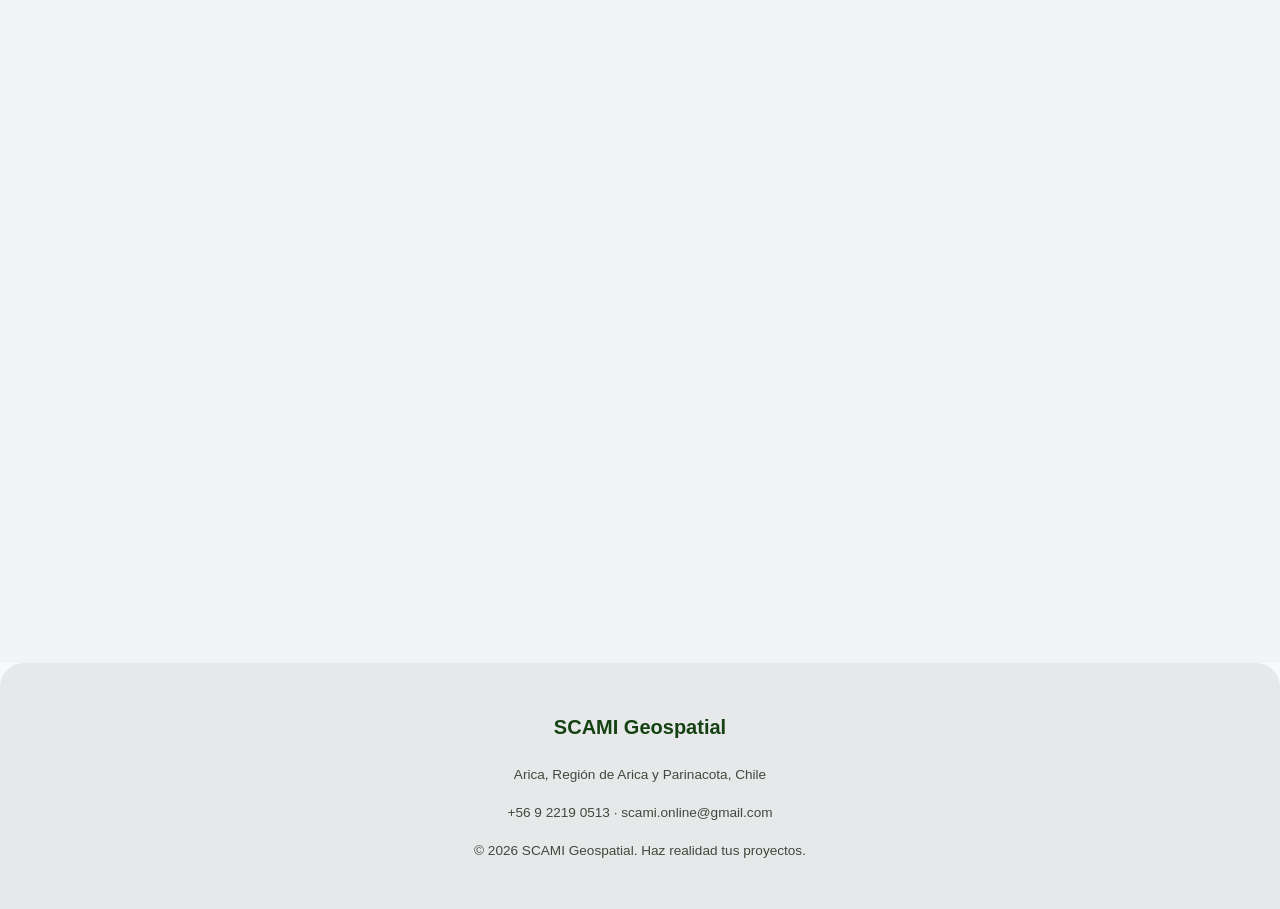
==== commit d112f257: "feat: add fonts to increase performance" ====
--- a/index.html
+++ b/index.html
@@ -37,14 +37,10 @@
     <meta name="twitter:image:alt" content="Ejemplo de cartografía digital de SCAMI">
 
     <!-- Fonts -->
-    <link rel="preconnect" href="https://fonts.googleapis.com">
-    <link rel="preconnect" href="https://fonts.gstatic.com" crossorigin>
+    <link rel="preload" href="/assets/fonts/inter-v20-latin-regular.woff2" as="font" type="font/woff2" crossorigin>
+    <link rel="preload" href="/assets/fonts/manrope-v20-latin-800.woff2" as="font" type="font/woff2" crossorigin>
+    <link rel="preload" href="/assets/fonts/MaterialSymbolsOutlined[FILL,GRAD,opsz,wght].woff2" as="font" type="font/woff2" crossorigin>
     <link rel="preload" as="image" href="/assets/hero.webp" fetchpriority="high">
-    <link
-        href="https://fonts.googleapis.com/css2?family=Inter:wght@400;500;600&family=Manrope:wght@600;700;800&display=swap"
-        rel="stylesheet">
-    <link href="https://fonts.googleapis.com/css2?family=Material+Symbols+Outlined:opsz,wght,FILL,GRAD@24,400,0,0"
-        rel="stylesheet" />
 
     <!-- CSS -->
     <link rel="stylesheet" href="./css/styles.css">
--- a/css/styles.css
+++ b/css/styles.css
@@ -1,3 +1,51 @@
+@font-face {
+  font-family: 'Inter';
+  src: url('/assets/fonts/inter-v20-latin-regular.woff2') format('woff2');
+  font-style: normal;
+  font-weight: 400;
+  font-display: swap;
+}
+
+@font-face {
+  font-family: 'Inter';
+  src: url('/assets/fonts/inter-v20-latin-500.woff2') format('woff2');
+  font-style: normal;
+  font-weight: 500;
+  font-display: swap;
+}
+
+@font-face {
+  font-family: 'Manrope';
+  src: url('/assets/fonts/manrope-v20-latin-600.woff2') format('woff2');
+  font-style: normal;
+  font-weight: 600;
+  font-display: swap;
+}
+
+@font-face {
+  font-family: 'Manrope';
+  src: url('/assets/fonts/manrope-v20-latin-700.woff2') format('woff2');
+  font-style: normal;
+  font-weight: 700;
+  font-display: swap;
+}
+
+@font-face {
+  font-family: 'Manrope';
+  src: url('/assets/fonts/manrope-v20-latin-800.woff2') format('woff2');
+  font-style: normal;
+  font-weight: 800;
+  font-display: swap;
+}
+
+@font-face {
+  font-family: 'Material Symbols Outlined';
+  src: url('/assets/fonts/MaterialSymbolsOutlined[FILL,GRAD,opsz,wght].woff2') format('woff2');
+  font-style: normal;
+  font-weight: 100 700;
+  font-display: swap;
+}
+
 :root {
   /* Tonal Roles from DESIGN.md */
   --primary: #154212;
@@ -90,6 +138,19 @@
 
 /* Material Icons Setup */
 .material-symbols-outlined {
+  font-family: 'Material Symbols Outlined';
+  font-weight: normal;
+  font-style: normal;
+  line-height: 1;
+  letter-spacing: normal;
+  text-transform: none;
+  white-space: nowrap;
+  direction: ltr;
+  -webkit-font-smoothing: antialiased;
+  text-rendering: optimizeLegibility;
+  -moz-osx-font-smoothing: grayscale;
+  -webkit-font-feature-settings: 'liga';
+  font-feature-settings: 'liga';
   font-variation-settings: 'FILL' 0, 'wght' 400, 'GRAD' 0, 'opsz' 24;
 }
 
@@ -149,6 +210,8 @@
 
 .section {
   padding: var(--spacing-xxl) 0;
+  content-visibility: auto;
+  contain-intrinsic-size: 1px 900px;
 }
 
 /* Specific UI Components */
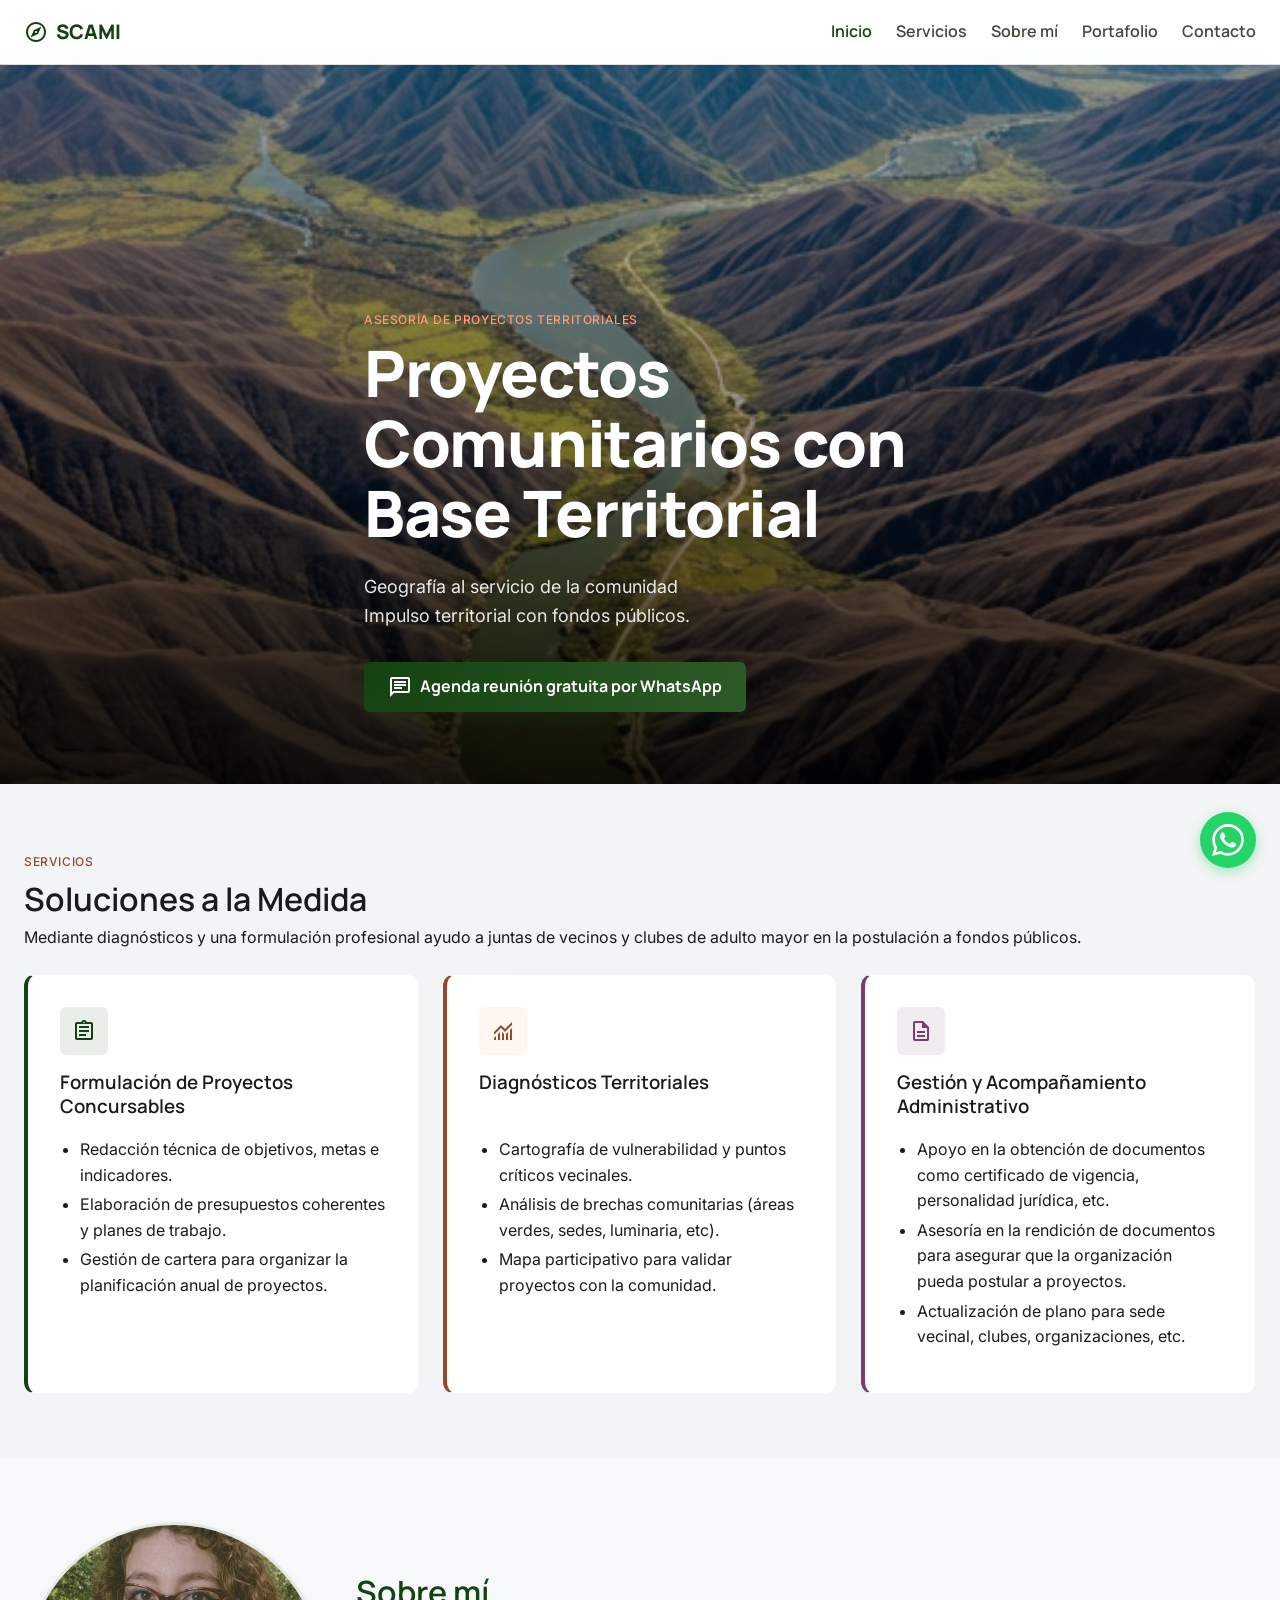
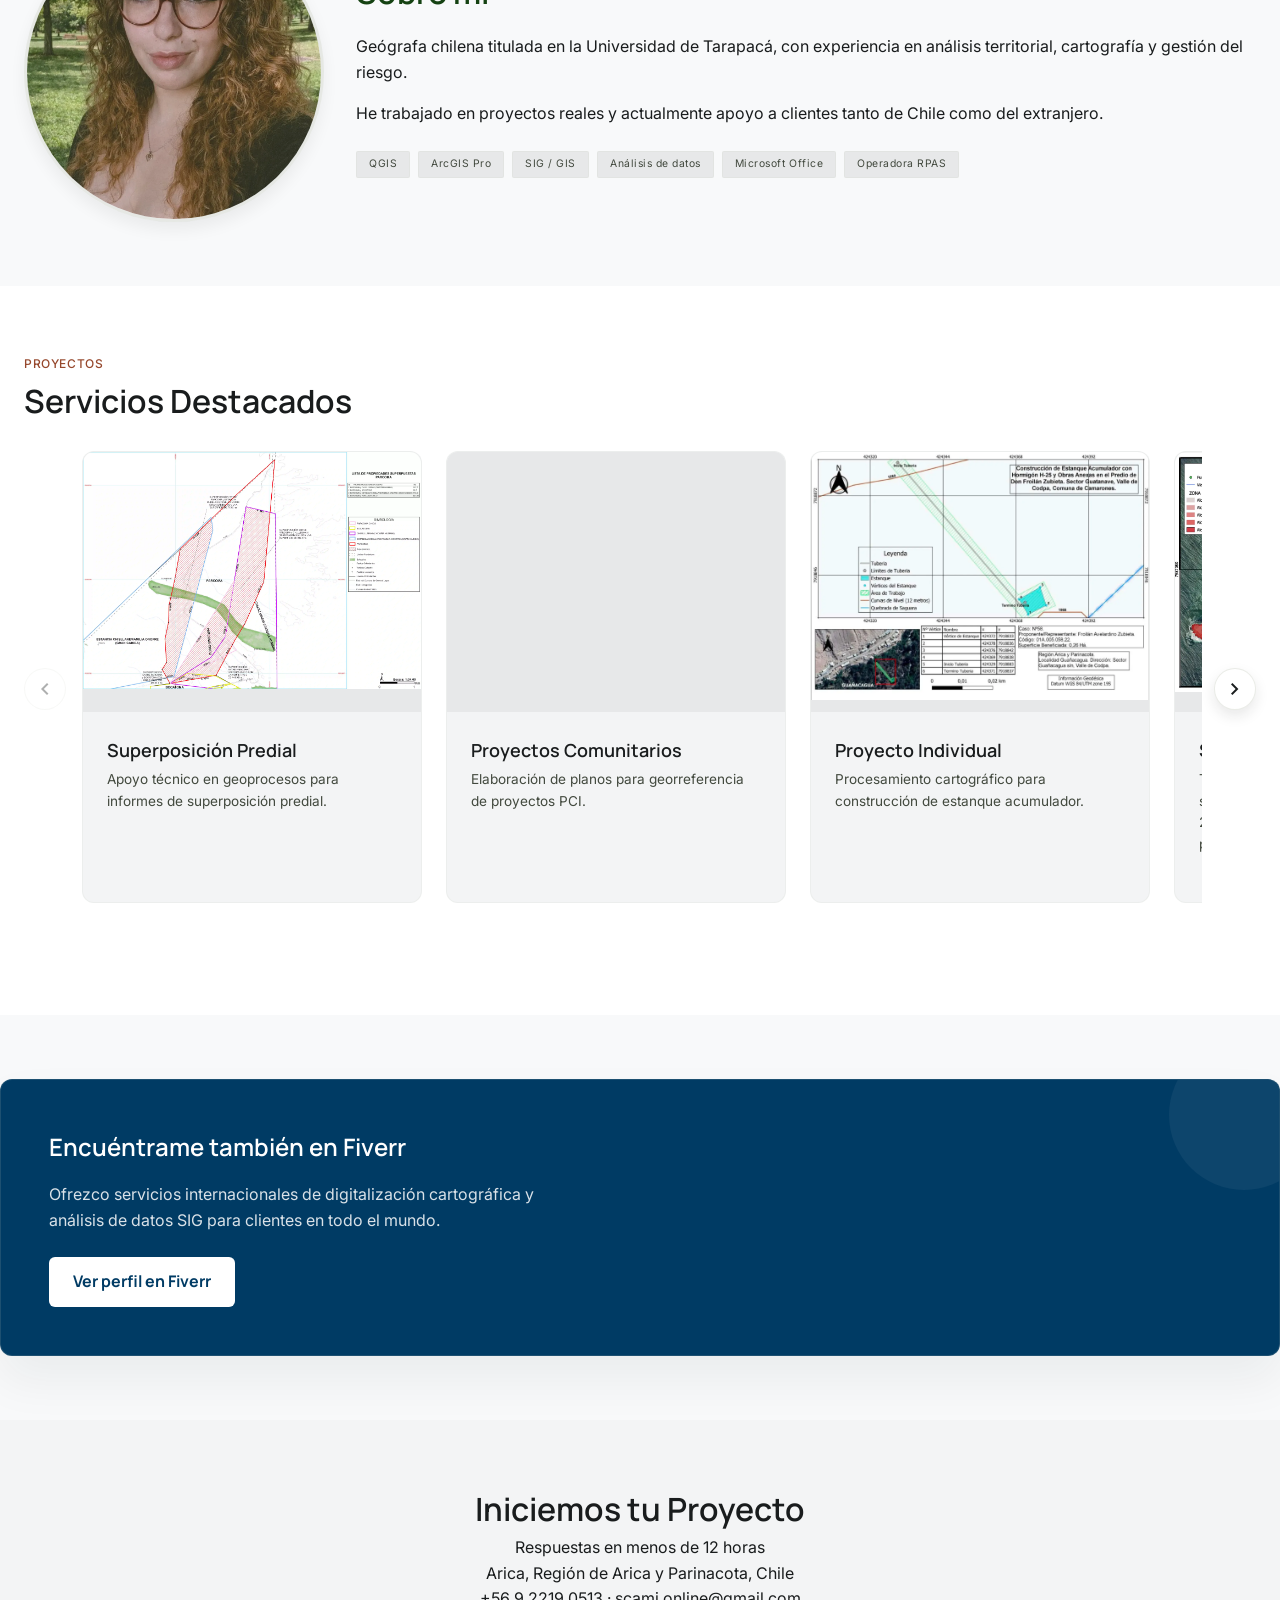
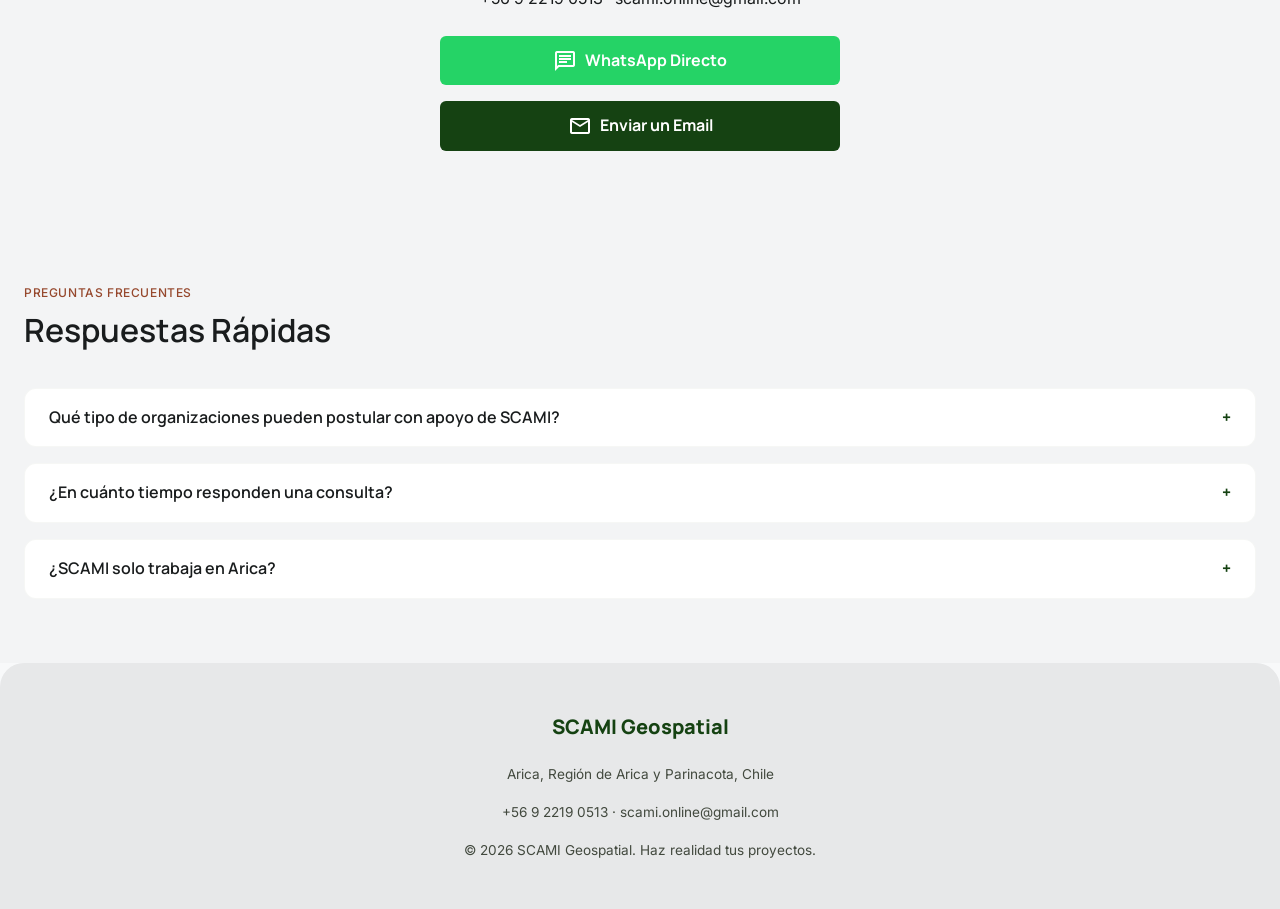
==== commit eb9c91f4: "Revert "feat: add fonts to increase performance" This reverts commit d112f257572d8451041753b625773f6" ====
--- a/index.html
+++ b/index.html
@@ -37,10 +37,14 @@
     <meta name="twitter:image:alt" content="Ejemplo de cartografía digital de SCAMI">
 
     <!-- Fonts -->
-    <link rel="preload" href="/assets/fonts/inter-v20-latin-regular.woff2" as="font" type="font/woff2" crossorigin>
-    <link rel="preload" href="/assets/fonts/manrope-v20-latin-800.woff2" as="font" type="font/woff2" crossorigin>
-    <link rel="preload" href="/assets/fonts/MaterialSymbolsOutlined[FILL,GRAD,opsz,wght].woff2" as="font" type="font/woff2" crossorigin>
+    <link rel="preconnect" href="https://fonts.googleapis.com">
+    <link rel="preconnect" href="https://fonts.gstatic.com" crossorigin>
     <link rel="preload" as="image" href="/assets/hero.webp" fetchpriority="high">
+    <link
+        href="https://fonts.googleapis.com/css2?family=Inter:wght@400;500;600&family=Manrope:wght@600;700;800&display=swap"
+        rel="stylesheet">
+    <link href="https://fonts.googleapis.com/css2?family=Material+Symbols+Outlined:opsz,wght,FILL,GRAD@24,400,0,0"
+        rel="stylesheet" />
 
     <!-- CSS -->
     <link rel="stylesheet" href="./css/styles.css">
--- a/css/styles.css
+++ b/css/styles.css
@@ -1,51 +1,3 @@
-@font-face {
-  font-family: 'Inter';
-  src: url('/assets/fonts/inter-v20-latin-regular.woff2') format('woff2');
-  font-style: normal;
-  font-weight: 400;
-  font-display: swap;
-}
-
-@font-face {
-  font-family: 'Inter';
-  src: url('/assets/fonts/inter-v20-latin-500.woff2') format('woff2');
-  font-style: normal;
-  font-weight: 500;
-  font-display: swap;
-}
-
-@font-face {
-  font-family: 'Manrope';
-  src: url('/assets/fonts/manrope-v20-latin-600.woff2') format('woff2');
-  font-style: normal;
-  font-weight: 600;
-  font-display: swap;
-}
-
-@font-face {
-  font-family: 'Manrope';
-  src: url('/assets/fonts/manrope-v20-latin-700.woff2') format('woff2');
-  font-style: normal;
-  font-weight: 700;
-  font-display: swap;
-}
-
-@font-face {
-  font-family: 'Manrope';
-  src: url('/assets/fonts/manrope-v20-latin-800.woff2') format('woff2');
-  font-style: normal;
-  font-weight: 800;
-  font-display: swap;
-}
-
-@font-face {
-  font-family: 'Material Symbols Outlined';
-  src: url('/assets/fonts/MaterialSymbolsOutlined[FILL,GRAD,opsz,wght].woff2') format('woff2');
-  font-style: normal;
-  font-weight: 100 700;
-  font-display: swap;
-}
-
 :root {
   /* Tonal Roles from DESIGN.md */
   --primary: #154212;
@@ -138,19 +90,6 @@
 
 /* Material Icons Setup */
 .material-symbols-outlined {
-  font-family: 'Material Symbols Outlined';
-  font-weight: normal;
-  font-style: normal;
-  line-height: 1;
-  letter-spacing: normal;
-  text-transform: none;
-  white-space: nowrap;
-  direction: ltr;
-  -webkit-font-smoothing: antialiased;
-  text-rendering: optimizeLegibility;
-  -moz-osx-font-smoothing: grayscale;
-  -webkit-font-feature-settings: 'liga';
-  font-feature-settings: 'liga';
   font-variation-settings: 'FILL' 0, 'wght' 400, 'GRAD' 0, 'opsz' 24;
 }
 
@@ -210,8 +149,6 @@
 
 .section {
   padding: var(--spacing-xxl) 0;
-  content-visibility: auto;
-  contain-intrinsic-size: 1px 900px;
 }
 
 /* Specific UI Components */
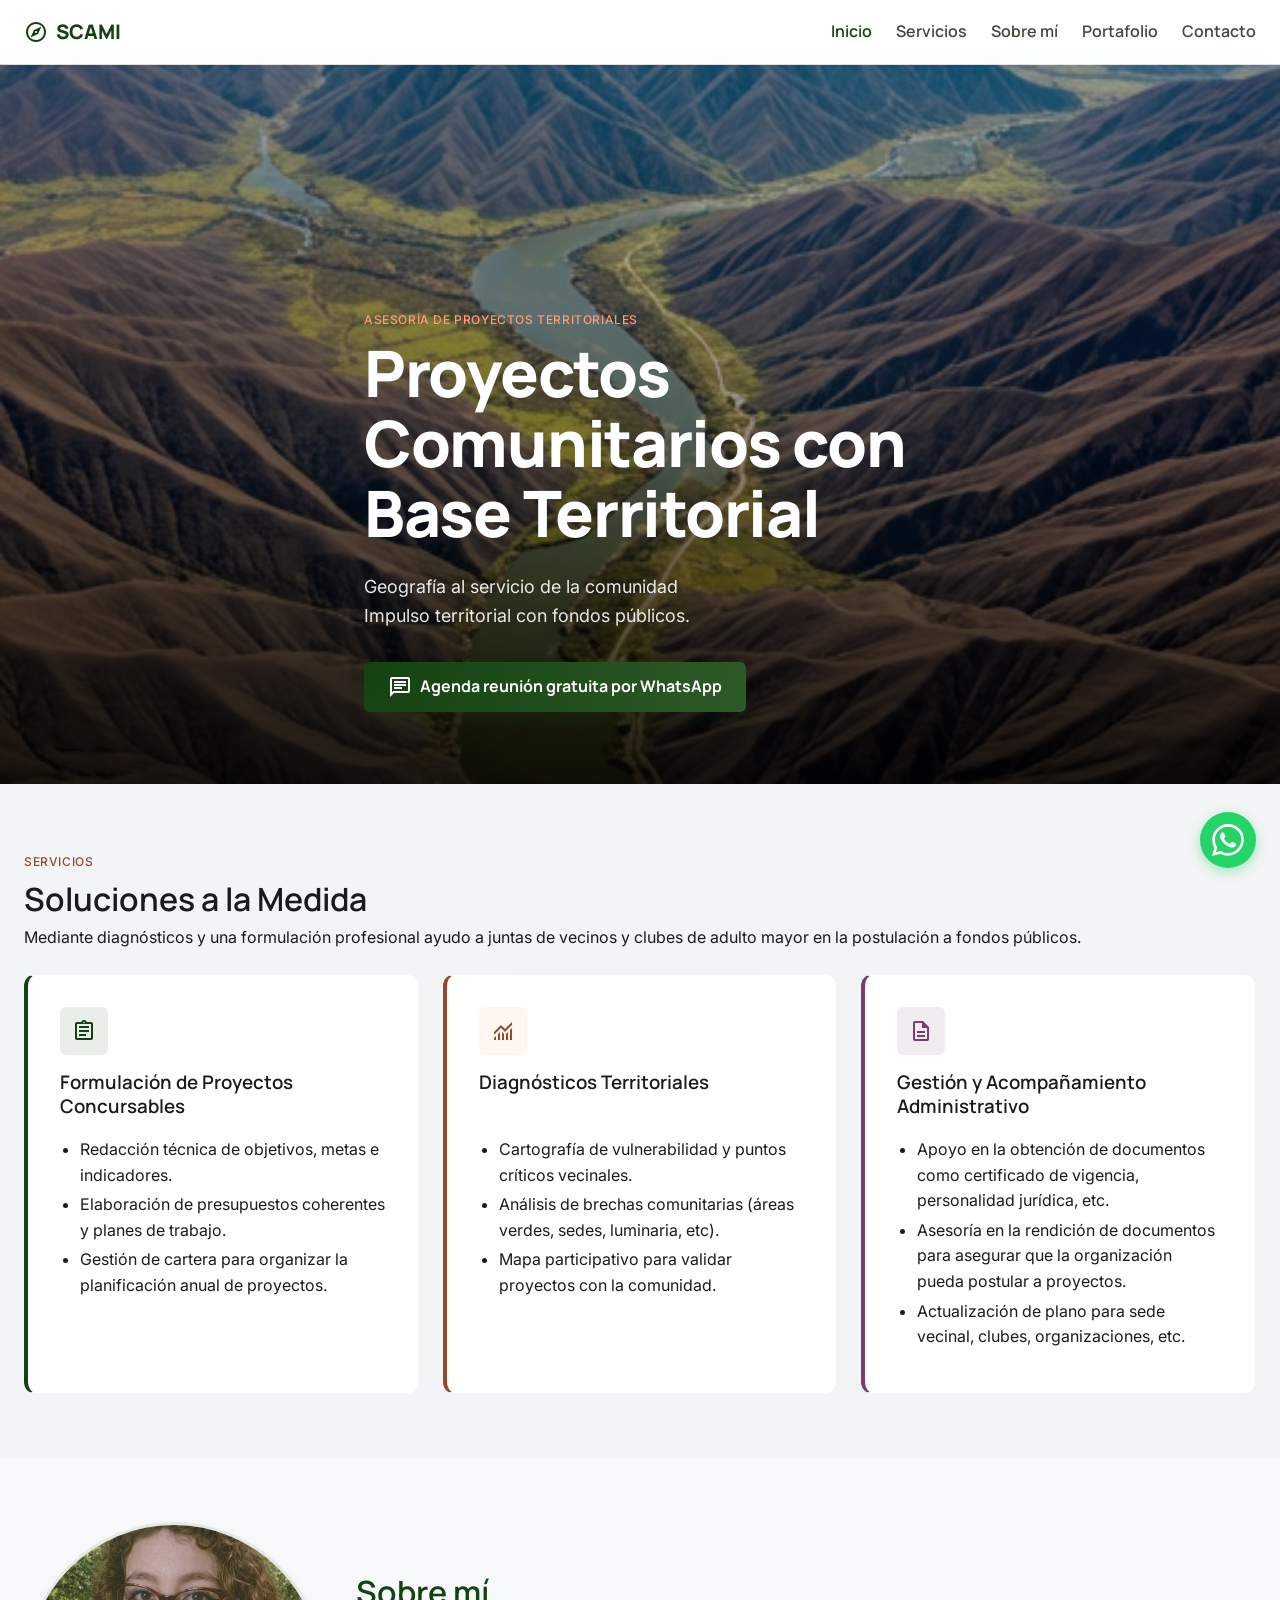
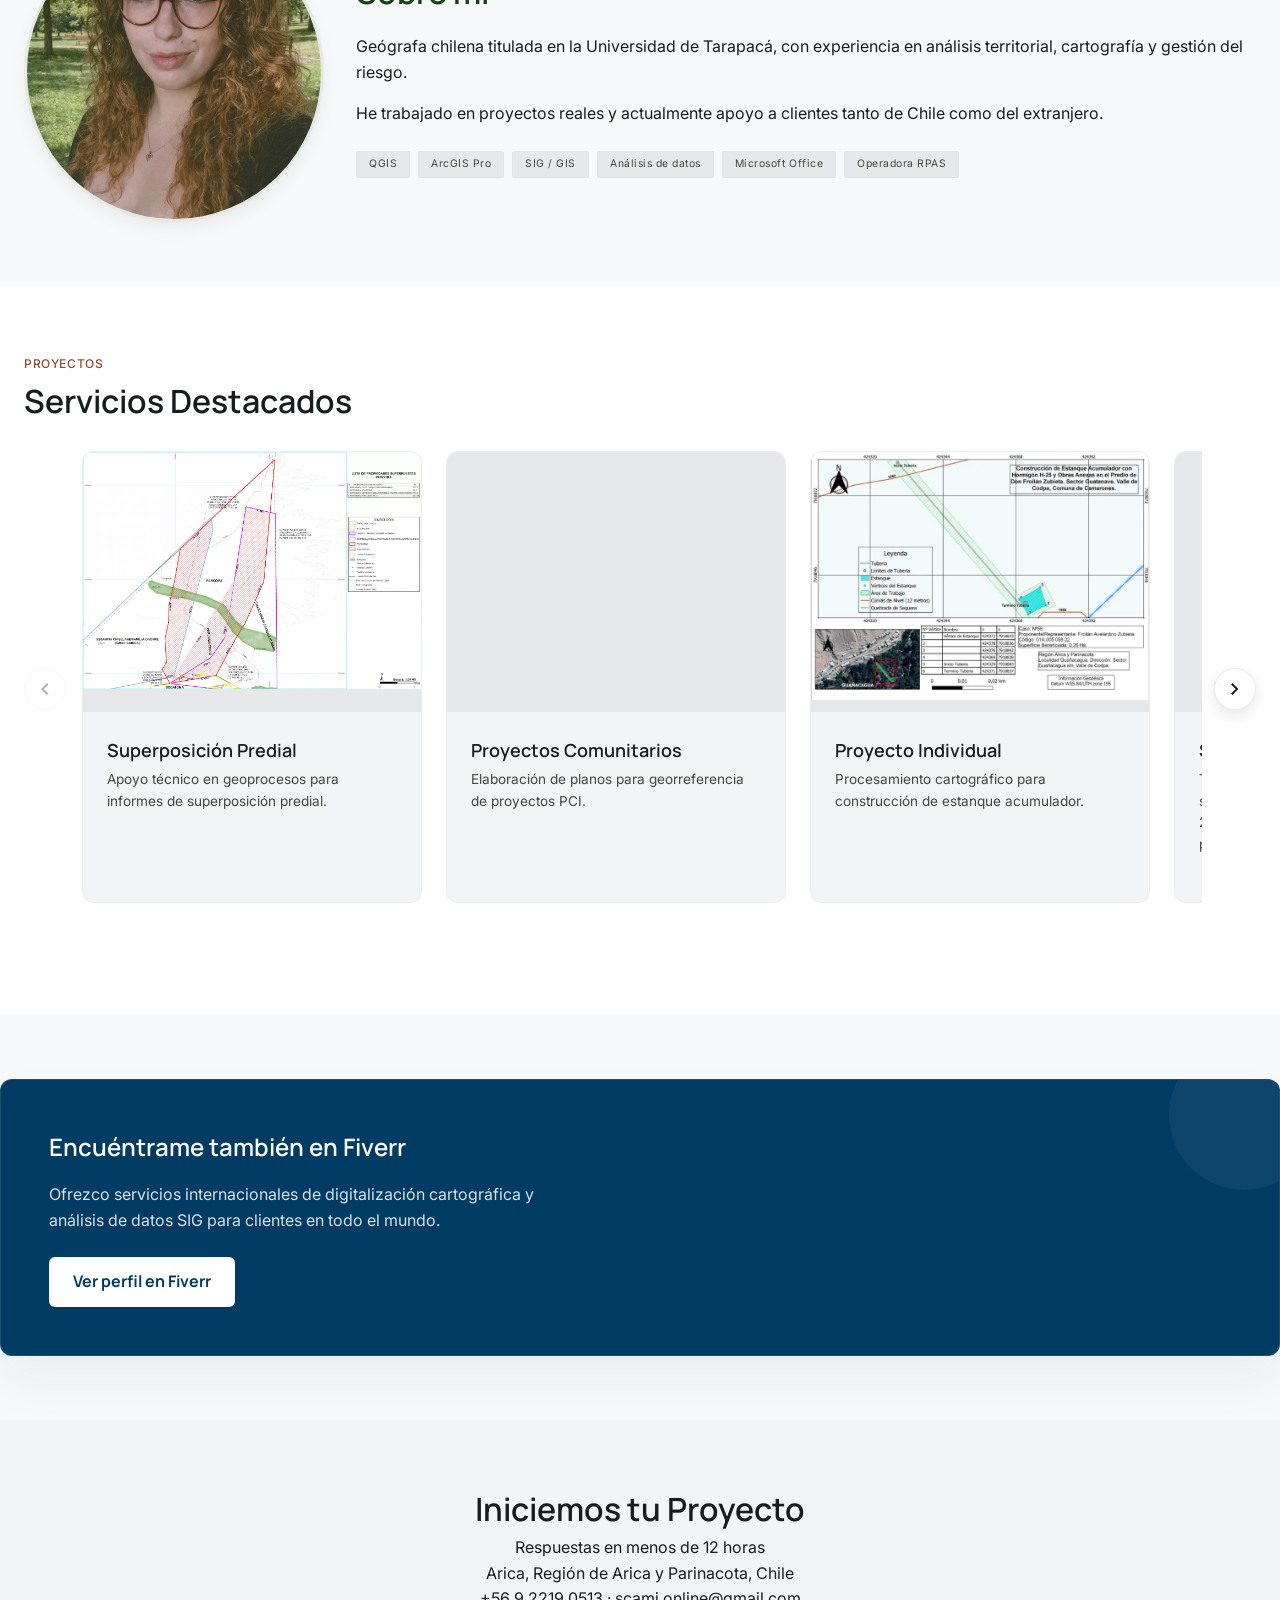
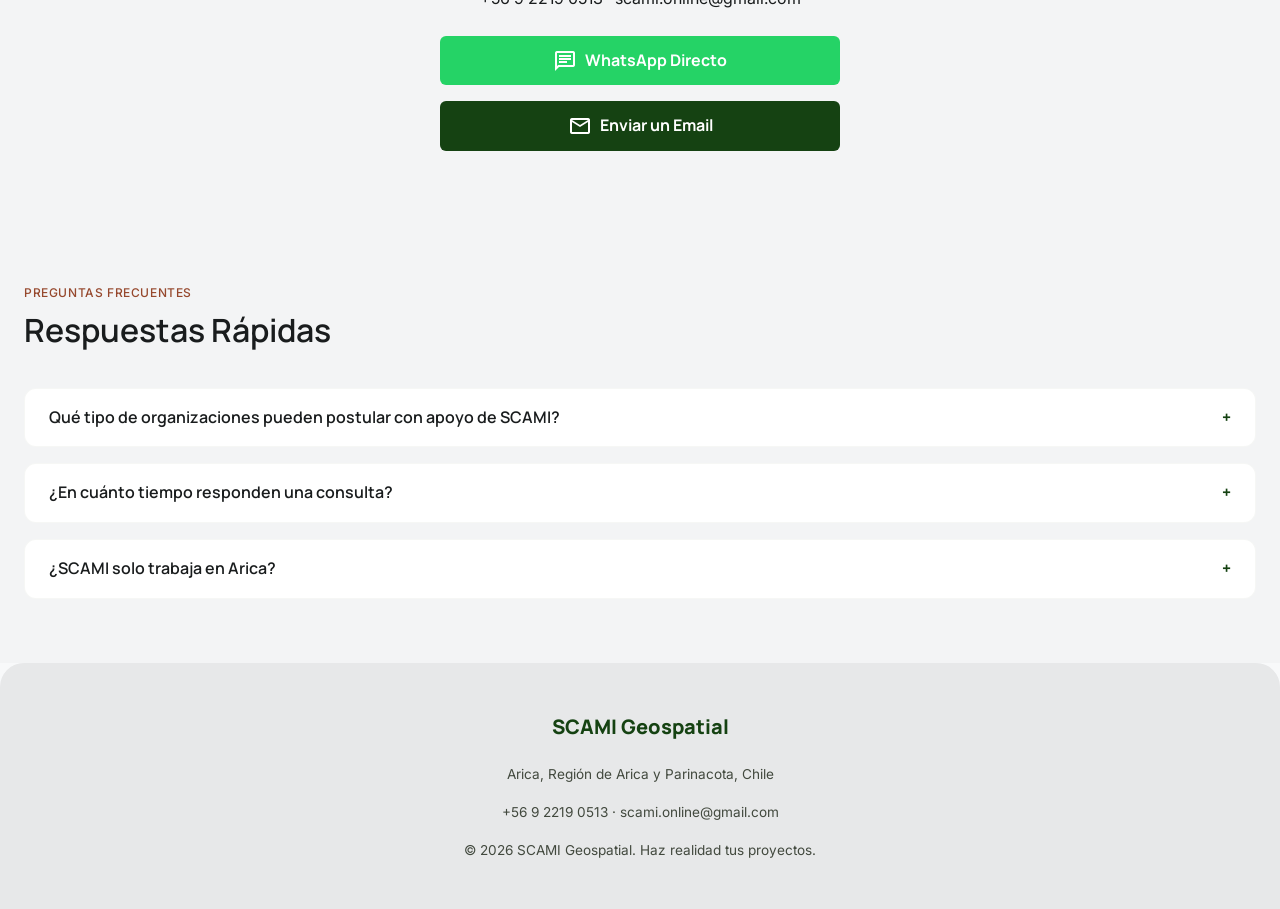
==== commit 8985a40f: "feat: upgrade for insight" ====
--- a/index.html
+++ b/index.html
@@ -36,18 +36,31 @@
     <meta name="twitter:image" content="https://scami.online/assets/portfolio_4.jpg">
     <meta name="twitter:image:alt" content="Ejemplo de cartografía digital de SCAMI">
 
-    <!-- Fonts -->
+    <!-- Fonts and CSS loading optimization -->
     <link rel="preconnect" href="https://fonts.googleapis.com">
     <link rel="preconnect" href="https://fonts.gstatic.com" crossorigin>
+    <link rel="dns-prefetch" href="https://fonts.googleapis.com">
+    <link rel="dns-prefetch" href="https://fonts.gstatic.com">
     <link rel="preload" as="image" href="/assets/hero.webp" fetchpriority="high">
-    <link
+
+    <link rel="preload" href="./css/styles.css" as="style" onload="this.onload=null;this.rel='stylesheet'">
+    <noscript>
+        <link rel="stylesheet" href="./css/styles.css">
+    </noscript>
+
+    <link rel="preload"
         href="https://fonts.googleapis.com/css2?family=Inter:wght@400;500;600&family=Manrope:wght@600;700;800&display=swap"
-        rel="stylesheet">
-    <link href="https://fonts.googleapis.com/css2?family=Material+Symbols+Outlined:opsz,wght,FILL,GRAD@24,400,0,0"
-        rel="stylesheet" />
-
-    <!-- CSS -->
-    <link rel="stylesheet" href="./css/styles.css">
+        as="style" onload="this.onload=null;this.rel='stylesheet'">
+    <link rel="preload"
+        href="https://fonts.googleapis.com/css2?family=Material+Symbols+Outlined:opsz,wght,FILL,GRAD@24,400,0,0"
+        as="style" onload="this.onload=null;this.rel='stylesheet'">
+    <noscript>
+        <link
+            href="https://fonts.googleapis.com/css2?family=Inter:wght@400;500;600&family=Manrope:wght@600;700;800&display=swap"
+            rel="stylesheet">
+        <link href="https://fonts.googleapis.com/css2?family=Material+Symbols+Outlined:opsz,wght,FILL,GRAD@24,400,0,0"
+            rel="stylesheet">
+    </noscript>
 
     <script type="application/ld+json">
         {
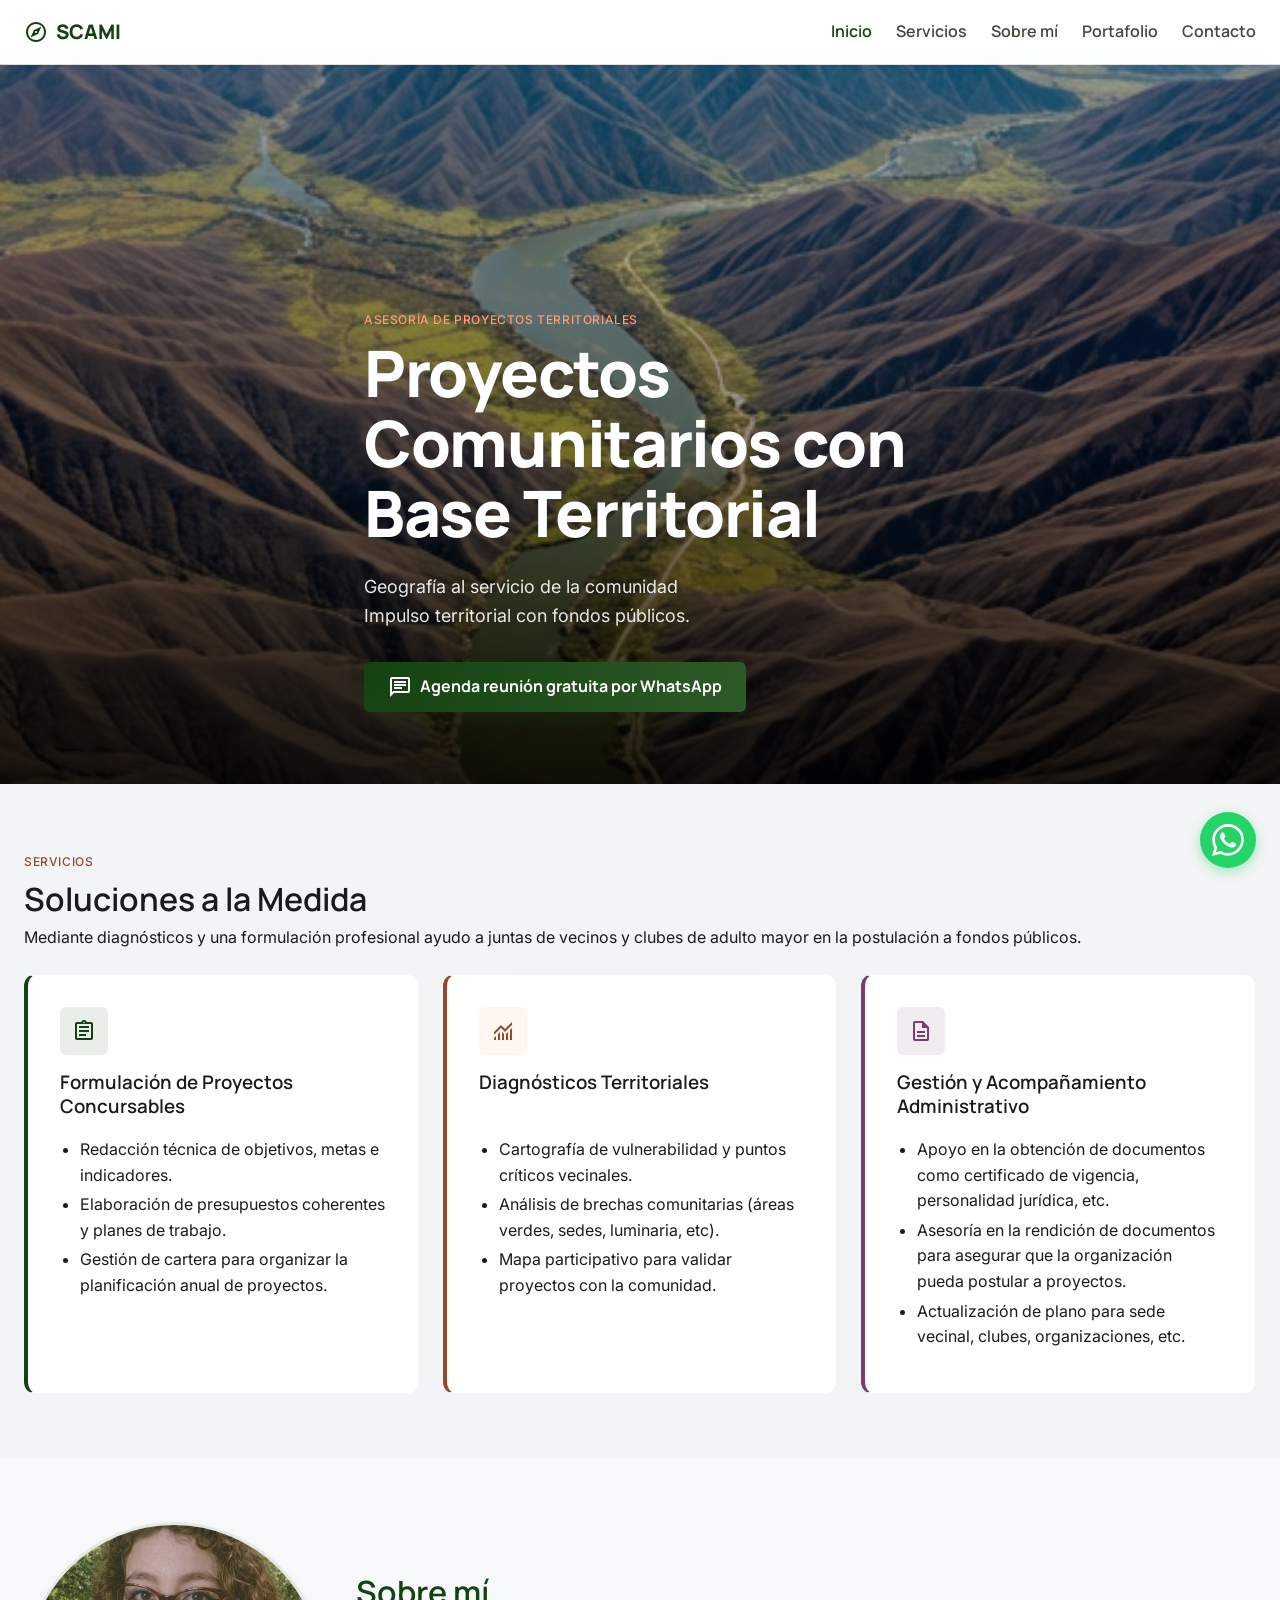
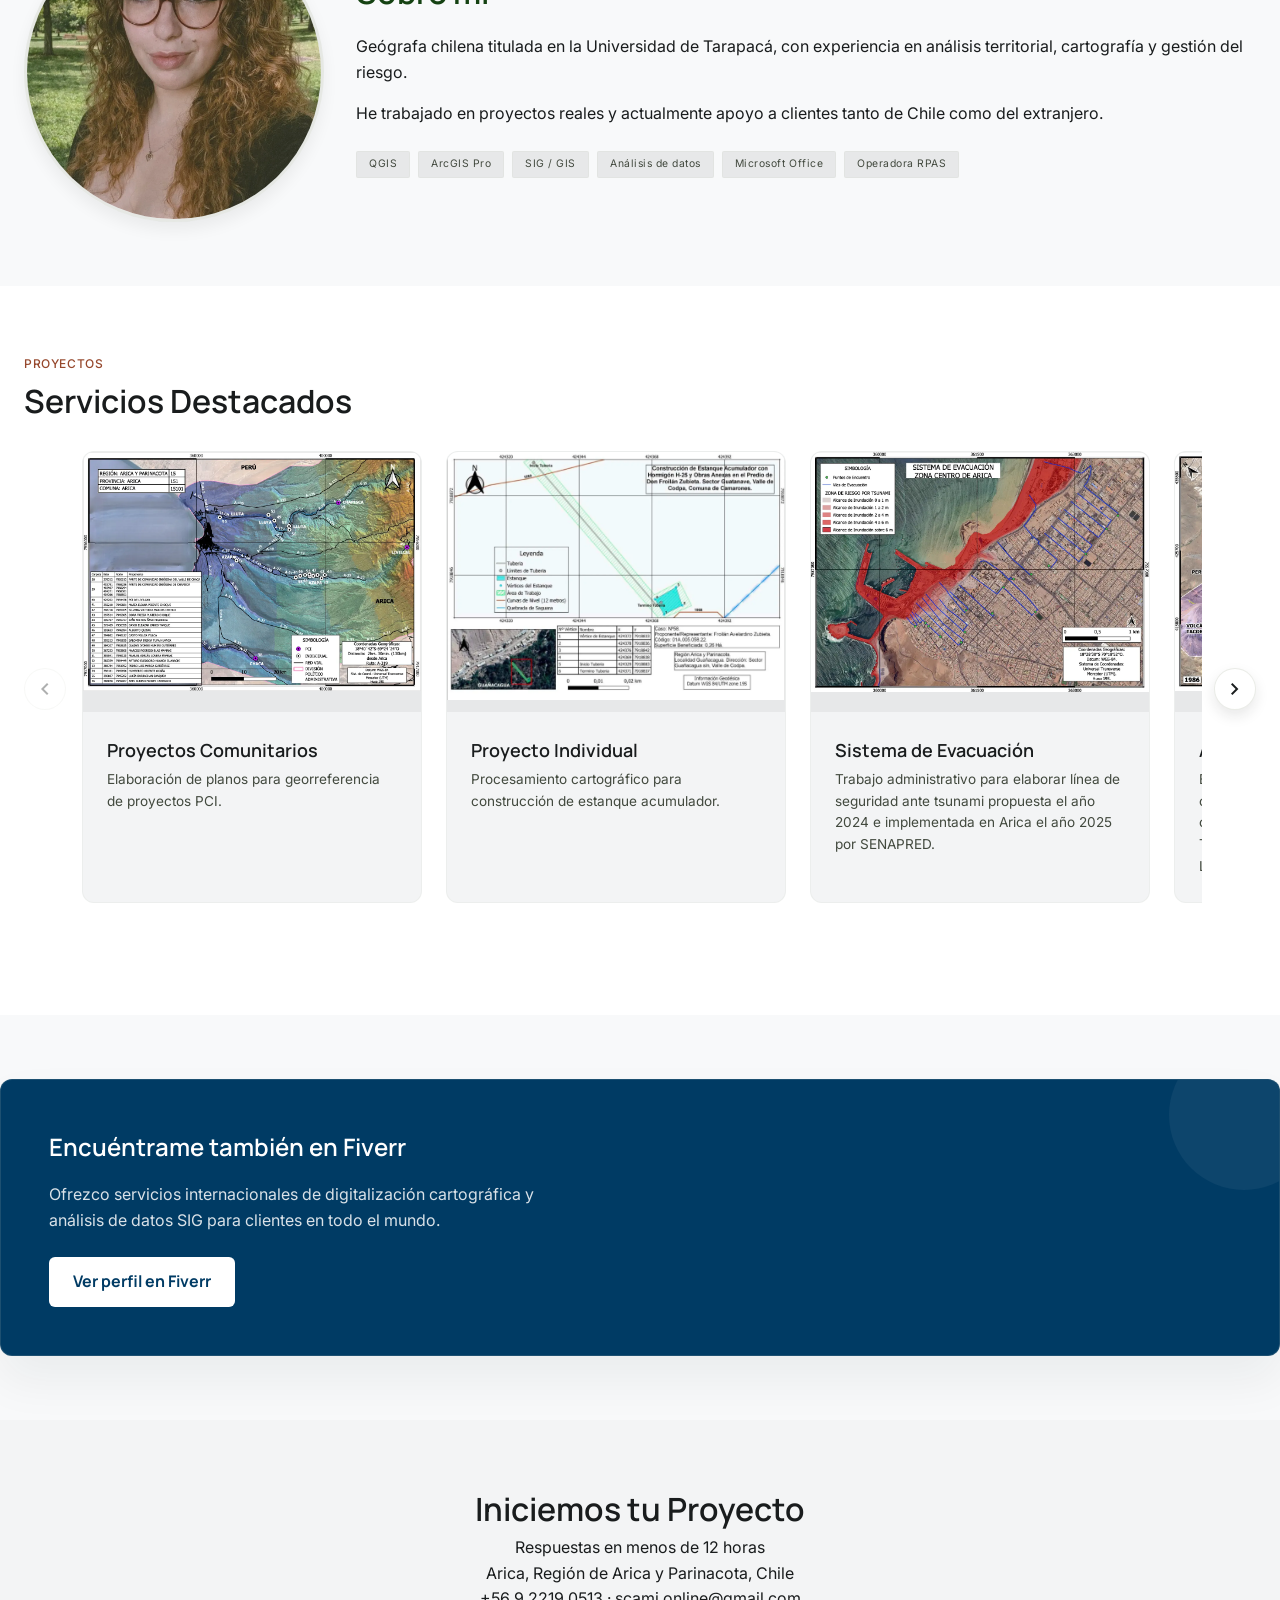
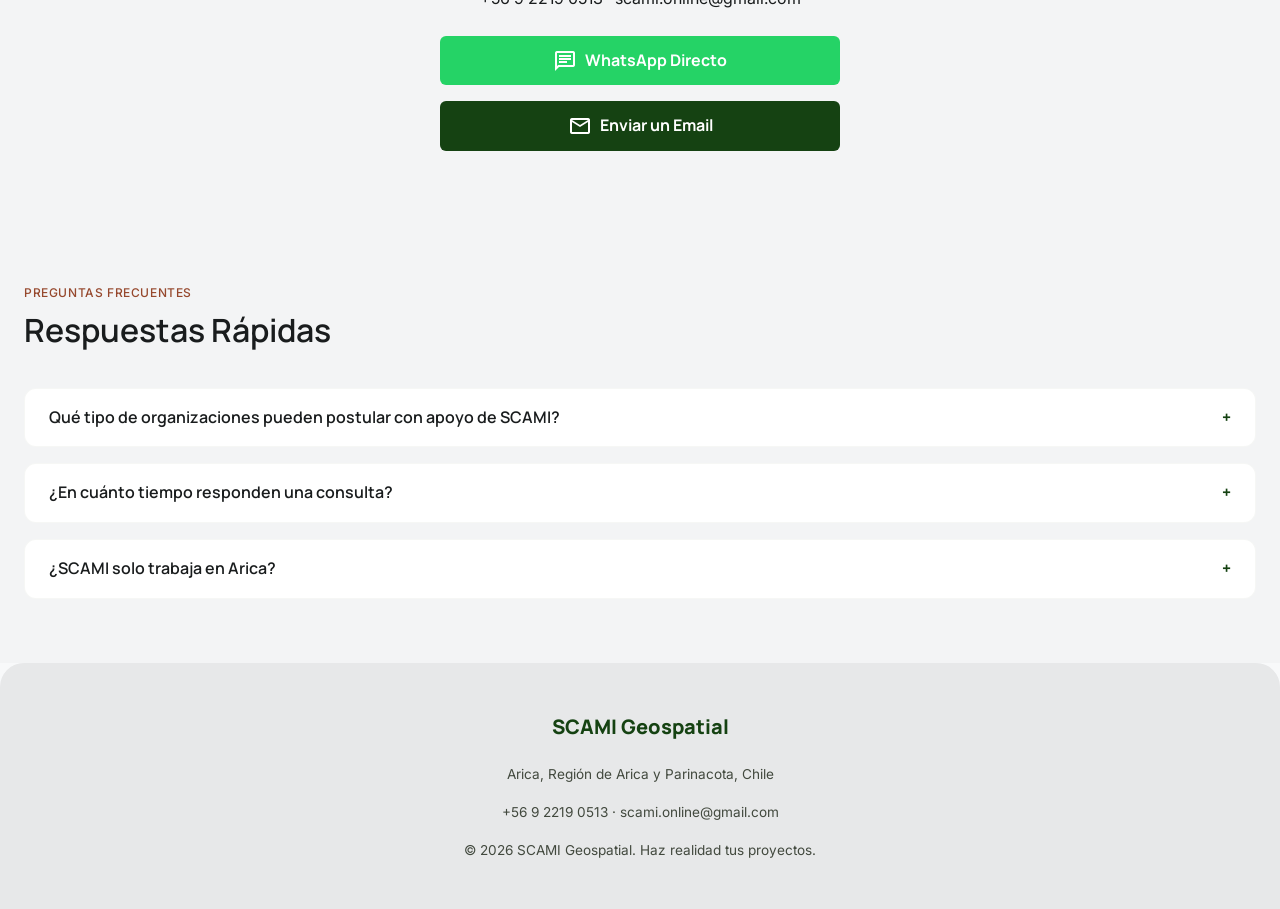
==== commit 0fabbb03: "fix: remove portfolio 4" ====
--- a/index.html
+++ b/index.html
@@ -21,8 +21,8 @@
     <meta property="og:description"
         content="Asesoría Territorial en Arica.">
     <meta property="og:url" content="https://scami.online/">
-    <meta property="og:image" content="https://scami.online/assets/portfolio_4.jpg">
-    <meta property="og:image:secure_url" content="https://scami.online/assets/portfolio_4.jpg">
+    <meta property="og:image" content="https://scami.online/assets/portfolio_3.jpg">
+    <meta property="og:image:secure_url" content="https://scami.online/assets/portfolio_3.jpg">
     <meta property="og:image:type" content="image/jpeg">
     <meta property="og:image:width" content="1200">
     <meta property="og:image:height" content="630">
@@ -33,34 +33,21 @@
     <meta name="twitter:title" content="SCAMI">
     <meta name="twitter:description"
         content="Asesoría Territorial en Arica.">
-    <meta name="twitter:image" content="https://scami.online/assets/portfolio_4.jpg">
+    <meta name="twitter:image" content="https://scami.online/assets/portfolio_3.jpg">
     <meta name="twitter:image:alt" content="Ejemplo de cartografía digital de SCAMI">
 
-    <!-- Fonts and CSS loading optimization -->
+    <!-- Fonts -->
     <link rel="preconnect" href="https://fonts.googleapis.com">
     <link rel="preconnect" href="https://fonts.gstatic.com" crossorigin>
-    <link rel="dns-prefetch" href="https://fonts.googleapis.com">
-    <link rel="dns-prefetch" href="https://fonts.gstatic.com">
     <link rel="preload" as="image" href="/assets/hero.webp" fetchpriority="high">
-
-    <link rel="preload" href="./css/styles.css" as="style" onload="this.onload=null;this.rel='stylesheet'">
-    <noscript>
-        <link rel="stylesheet" href="./css/styles.css">
-    </noscript>
-
-    <link rel="preload"
+    <link
         href="https://fonts.googleapis.com/css2?family=Inter:wght@400;500;600&family=Manrope:wght@600;700;800&display=swap"
-        as="style" onload="this.onload=null;this.rel='stylesheet'">
-    <link rel="preload"
-        href="https://fonts.googleapis.com/css2?family=Material+Symbols+Outlined:opsz,wght,FILL,GRAD@24,400,0,0"
-        as="style" onload="this.onload=null;this.rel='stylesheet'">
-    <noscript>
-        <link
-            href="https://fonts.googleapis.com/css2?family=Inter:wght@400;500;600&family=Manrope:wght@600;700;800&display=swap"
-            rel="stylesheet">
-        <link href="https://fonts.googleapis.com/css2?family=Material+Symbols+Outlined:opsz,wght,FILL,GRAD@24,400,0,0"
-            rel="stylesheet">
-    </noscript>
+        rel="stylesheet">
+    <link href="https://fonts.googleapis.com/css2?family=Material+Symbols+Outlined:opsz,wght,FILL,GRAD@24,400,0,0"
+        rel="stylesheet" />
+
+    <!-- CSS -->
+    <link rel="stylesheet" href="./css/styles.css">
 
     <script type="application/ld+json">
         {
@@ -72,7 +59,7 @@
                     "name": "SCAMI Geospatial",
                     "url": "https://scami.online/",
                     "description": "Asesoría para formulación de proyectos territoriales en Arica, Chile.",
-                    "image": "https://scami.online/assets/portfolio_4.webp",
+                    "image": "https://scami.online/assets/portfolio_3.webp",
                     "email": "mailto:scami.online@gmail.com",
                     "telephone": "+56922190513",
                     "priceRange": "$$",
@@ -333,19 +320,6 @@
                 </button>
 
                 <div class="portfolio-scroll">
-                <!-- Portfolio 1 -->
-                <div class="portfolio-card layer-section ghost-border">
-                    <div class="portfolio-img">
-                        <img src="/assets/portfolio_4.webp"
-                            alt="Superposición Predial"
-                            data-full-src="/assets/portfolio_4.webp"
-                            data-full-alt="Superposición Predial" loading="lazy" decoding="async">
-                    </div>
-                    <div class="portfolio-details">
-                        <h4 class="font-headline">Superposición Predial</h4>
-                        <p>Apoyo técnico en geoprocesos para informes de superposición predial.</p>
-                    </div>
-                </div>
                 <!-- Portfolio 2 -->
                 <div class="portfolio-card layer-section ghost-border">
                     <div class="portfolio-img">
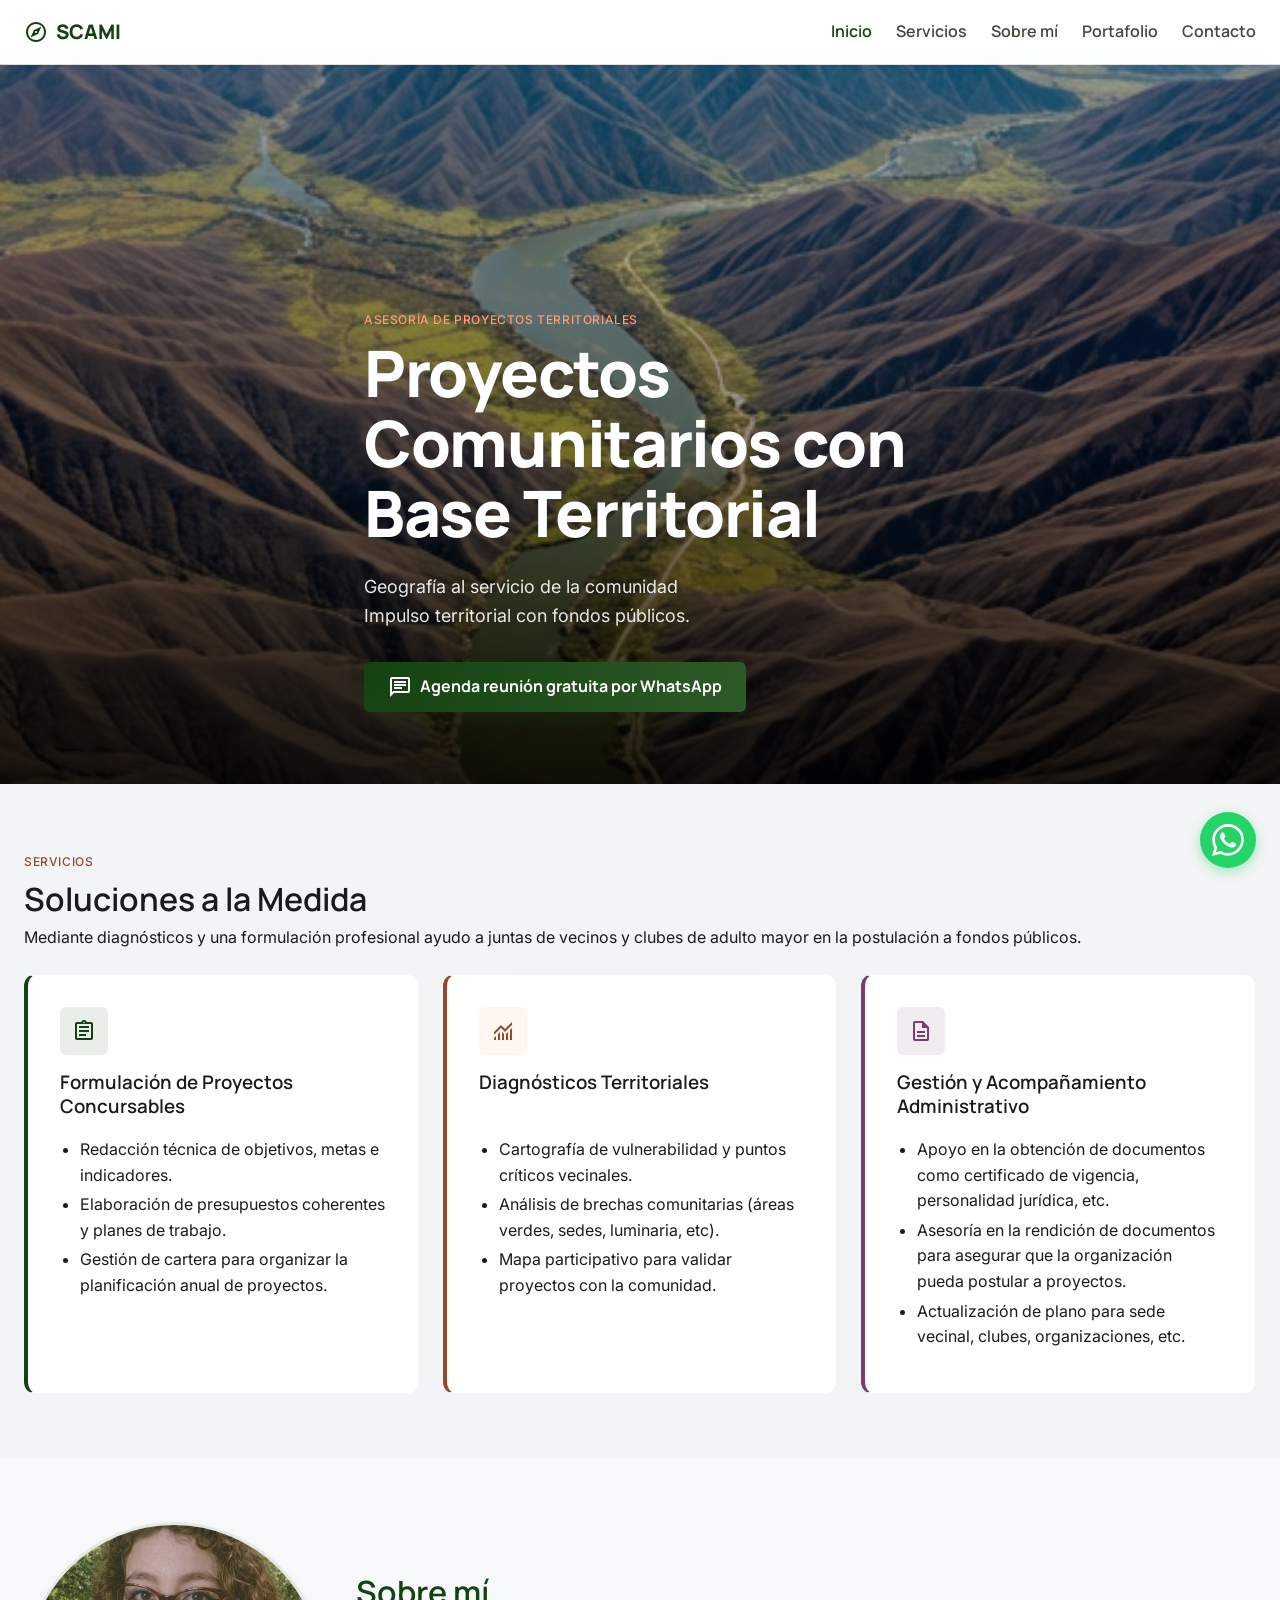
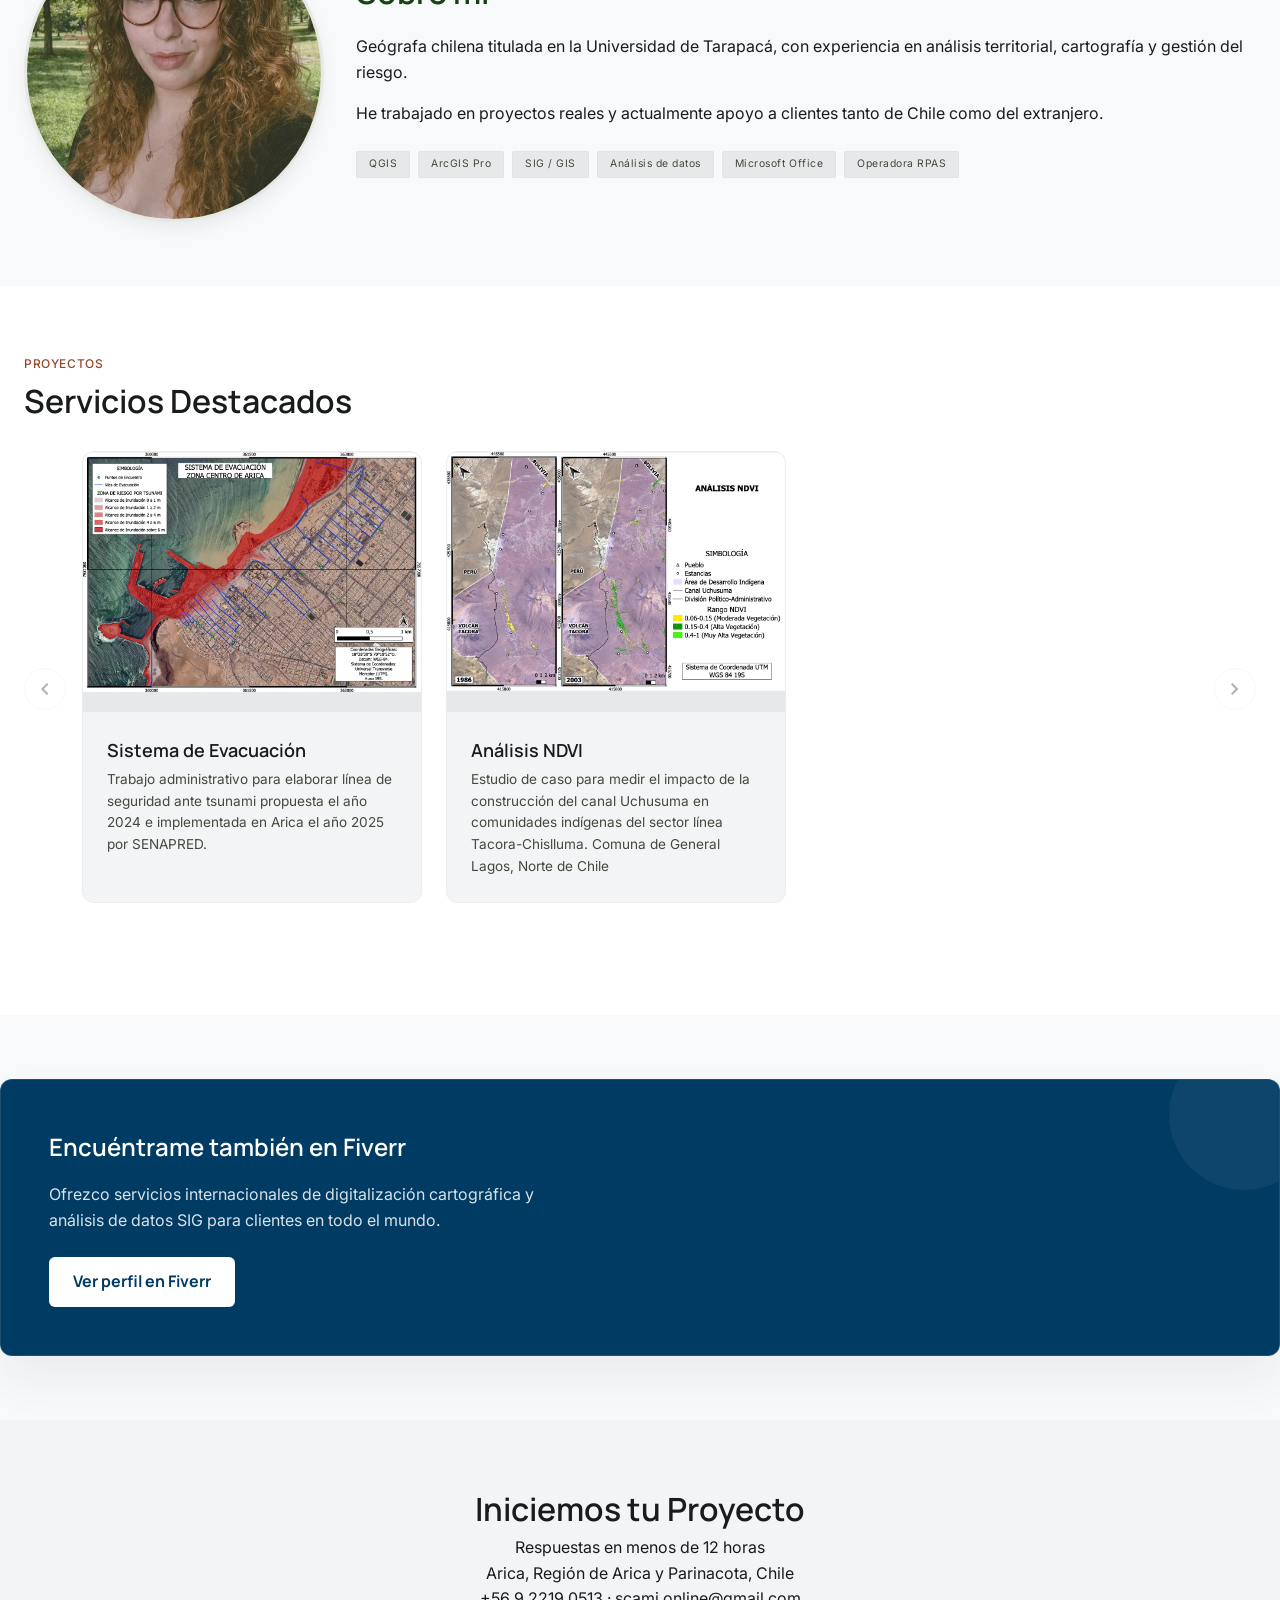
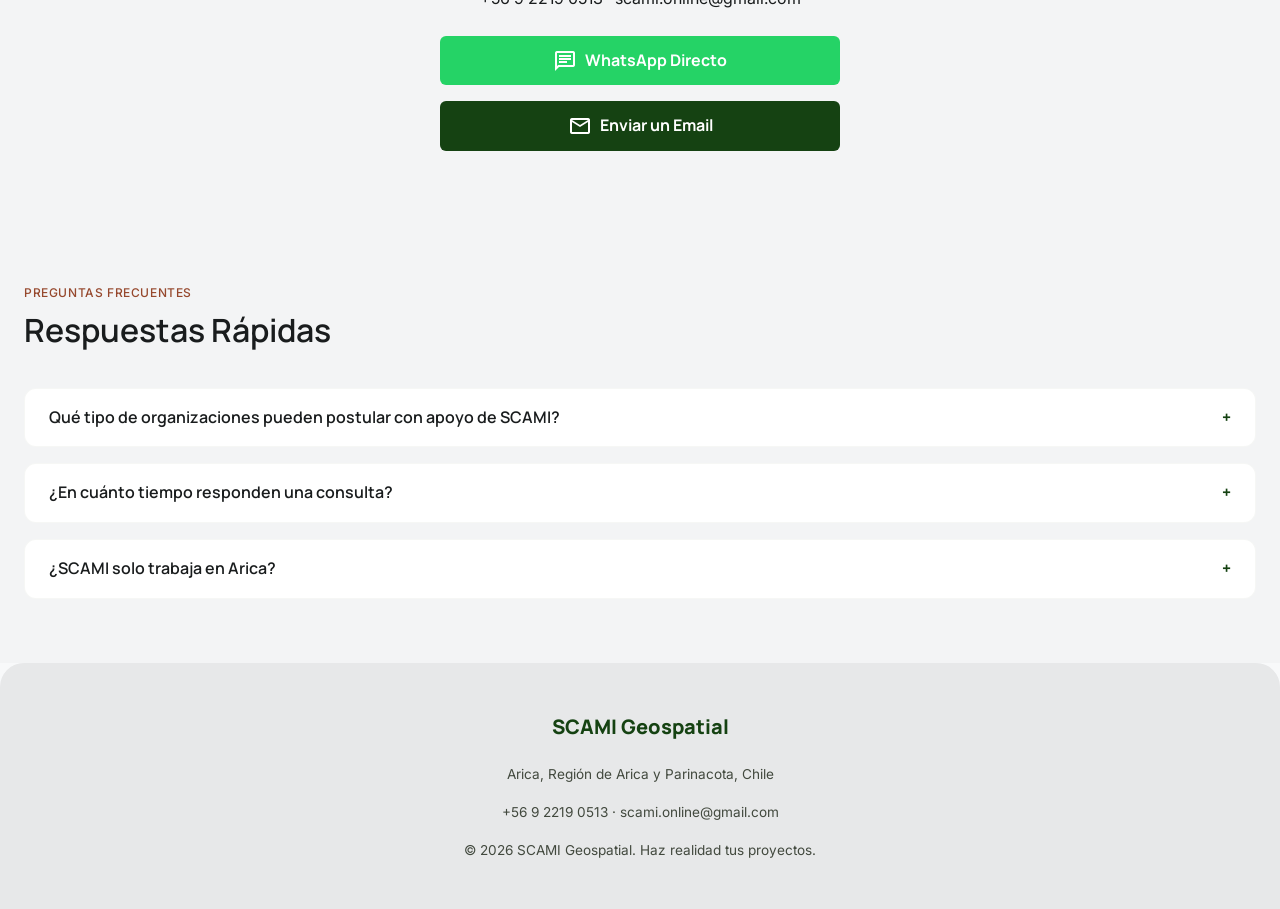
==== commit 9af5b81a: "fix: delete portfoios" ====
--- a/index.html
+++ b/index.html
@@ -320,8 +320,21 @@
                 </button>
 
                 <div class="portfolio-scroll">
+                <!-- Portfolio 1 -->
+                <!-- <div class="portfolio-card layer-section ghost-border">
+                    <div class="portfolio-img">
+                        <img src="/assets/portfolio_4.webp"
+                            alt="Superposición Predial"
+                            data-full-src="/assets/portfolio_4.webp"
+                            data-full-alt="Superposición Predial" loading="lazy" decoding="async">
+                    </div>
+                    <div class="portfolio-details">
+                        <h4 class="font-headline">Superposición Predial</h4>
+                        <p>Apoyo técnico en geoprocesos para informes de superposición predial.</p>
+                    </div>
+                </div> -->
                 <!-- Portfolio 2 -->
-                <div class="portfolio-card layer-section ghost-border">
+                <!-- <div class="portfolio-card layer-section ghost-border">
                     <div class="portfolio-img">
                         <img src="/assets/portfolio_1.webp"
                             alt="Proyectos Comunitarios"
@@ -332,9 +345,9 @@
                         <h4 class="font-headline">Proyectos Comunitarios</h4>
                         <p>Elaboración de planos para georreferencia de proyectos PCI.</p>
                     </div>
-                </div>
+                </div> -->
                 <!-- Portfolio 3 -->
-                <div class="portfolio-card layer-section ghost-border">
+                <!-- <div class="portfolio-card layer-section ghost-border">
                     <div class="portfolio-img">
                         <img src="/assets/portfolio_2.webp"
                             alt="Proyecto Individual"
@@ -345,7 +358,7 @@
                         <h4 class="font-headline">Proyecto Individual</h4>
                         <p>Procesamiento cartográfico para construcción de estanque acumulador.</p>
                     </div>
-                </div>
+                </div> -->
                 <!-- Portfolio 4 -->
                 <div class="portfolio-card layer-section ghost-border">
                     <div class="portfolio-img">
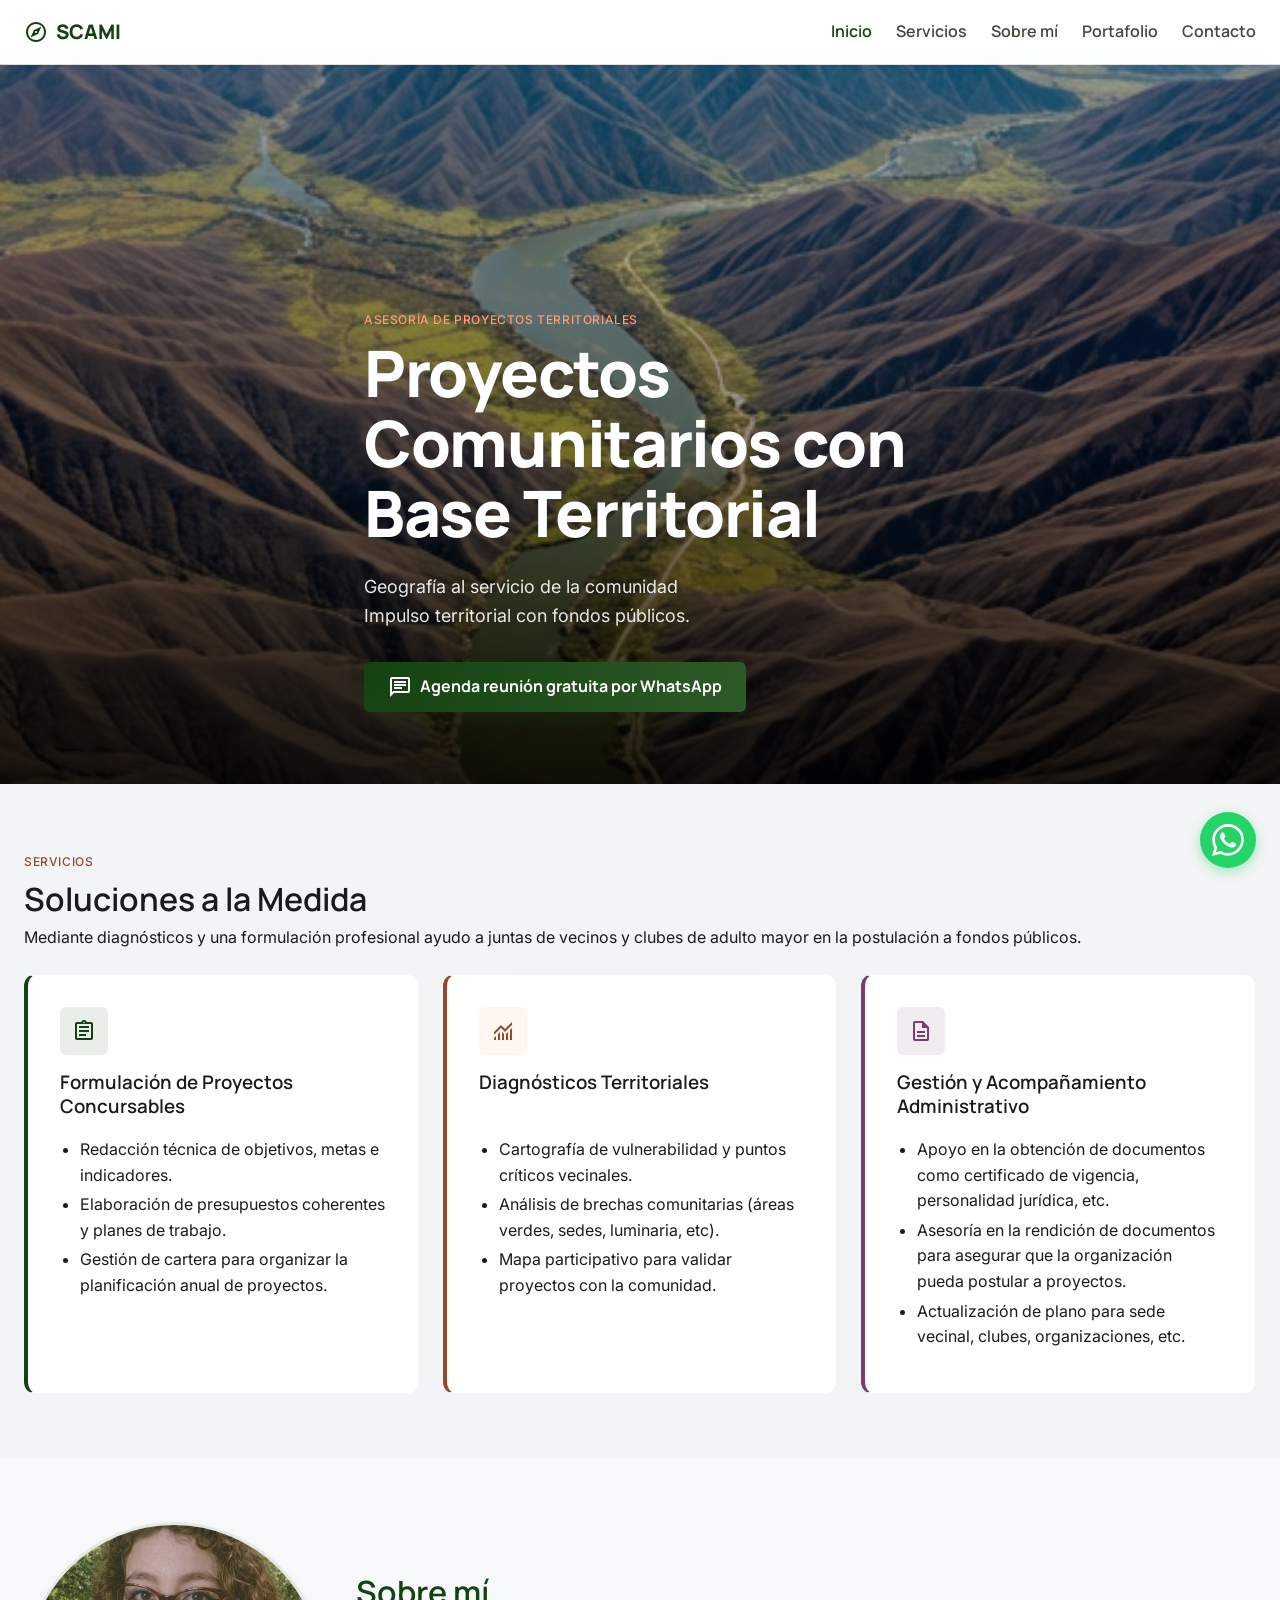
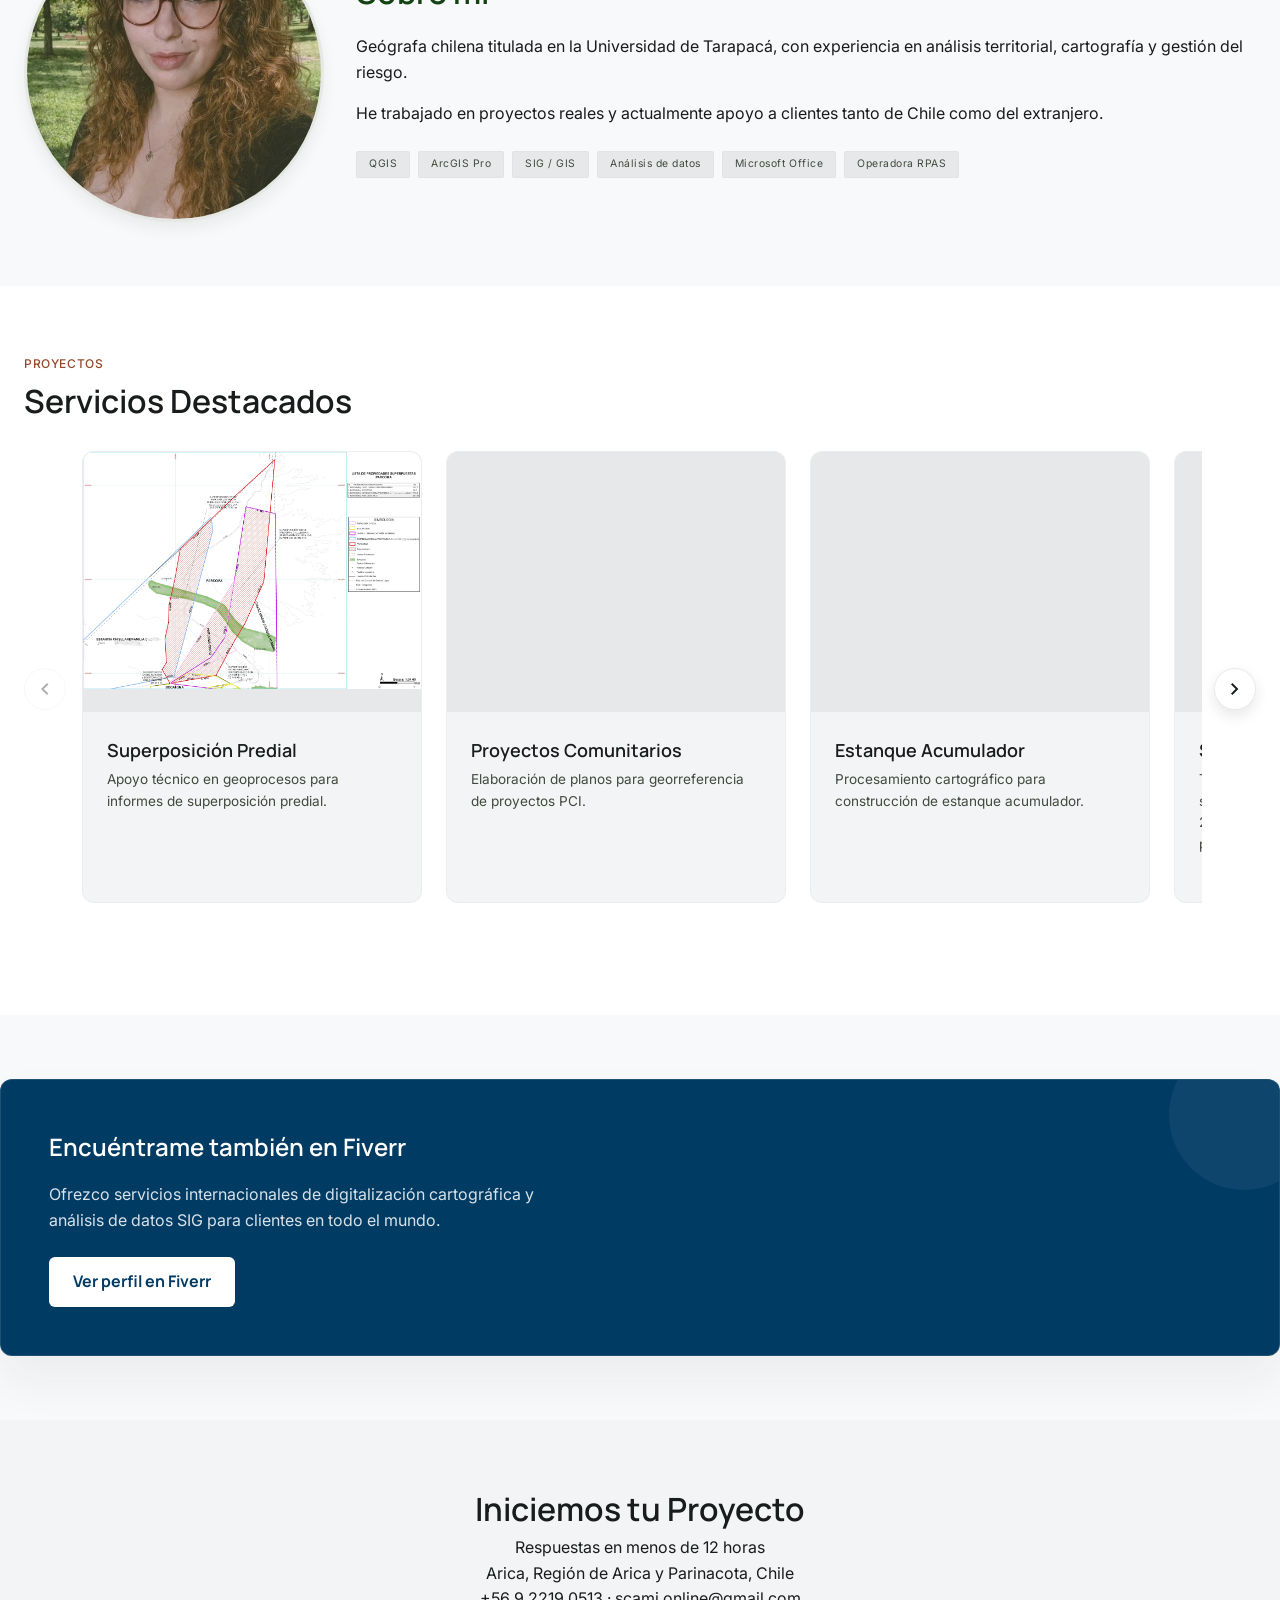
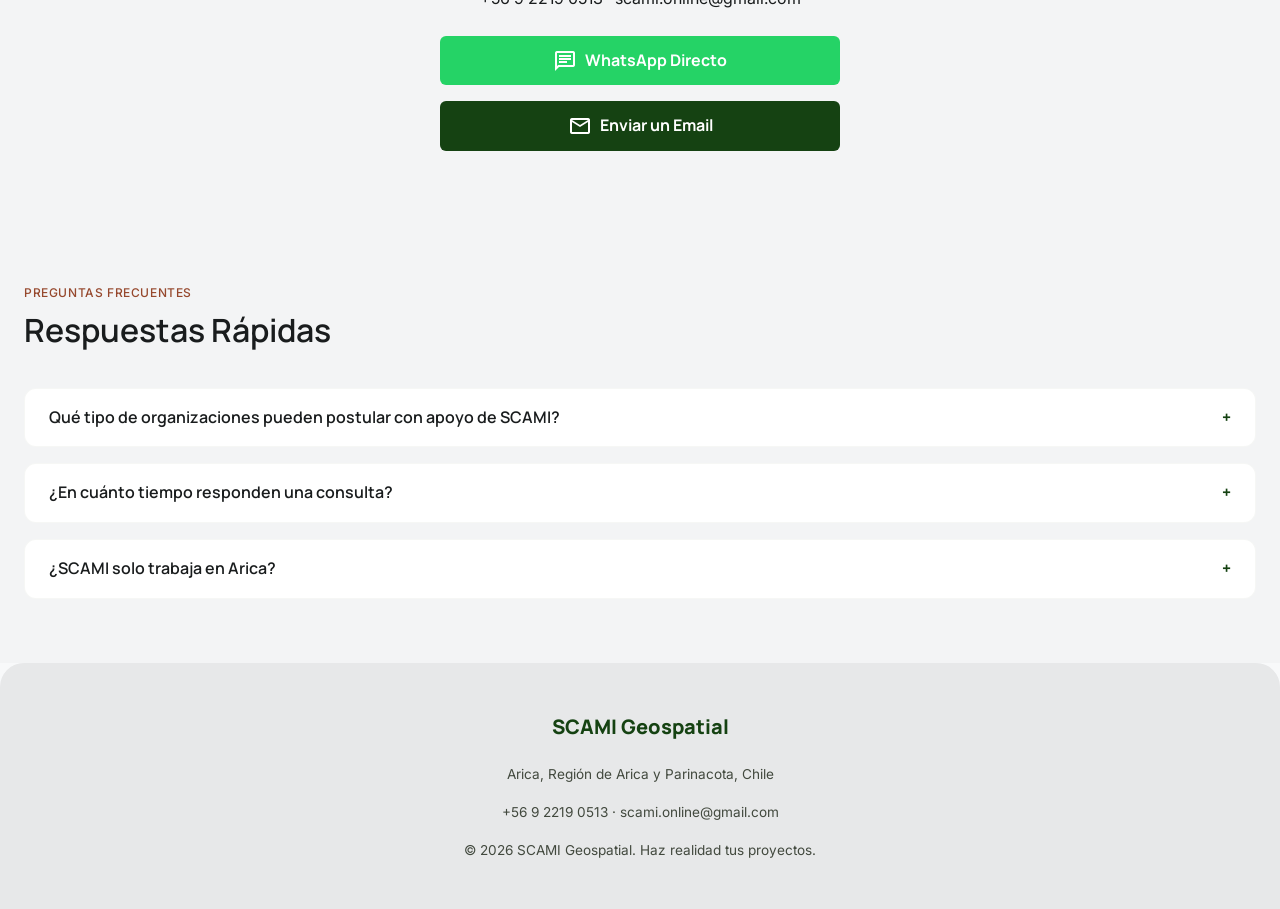
==== commit 16e76862: "fix: update images names" ====
--- a/index.html
+++ b/index.html
@@ -21,8 +21,8 @@
     <meta property="og:description"
         content="Asesoría Territorial en Arica.">
     <meta property="og:url" content="https://scami.online/">
-    <meta property="og:image" content="https://scami.online/assets/portfolio_3.jpg">
-    <meta property="og:image:secure_url" content="https://scami.online/assets/portfolio_3.jpg">
+    <meta property="og:image" content="https://scami.online/assets/analisis-ndvi.jpg">
+    <meta property="og:image:secure_url" content="https://scami.online/assets/analisis-ndvi.jpg">
     <meta property="og:image:type" content="image/jpeg">
     <meta property="og:image:width" content="1200">
     <meta property="og:image:height" content="630">
@@ -33,7 +33,7 @@
     <meta name="twitter:title" content="SCAMI">
     <meta name="twitter:description"
         content="Asesoría Territorial en Arica.">
-    <meta name="twitter:image" content="https://scami.online/assets/portfolio_3.jpg">
+    <meta name="twitter:image" content="https://scami.online/assets/analisis-ndvi.jpg">
     <meta name="twitter:image:alt" content="Ejemplo de cartografía digital de SCAMI">
 
     <!-- Fonts -->
@@ -59,7 +59,7 @@
                     "name": "SCAMI Geospatial",
                     "url": "https://scami.online/",
                     "description": "Asesoría para formulación de proyectos territoriales en Arica, Chile.",
-                    "image": "https://scami.online/assets/portfolio_3.webp",
+                    "image": "https://scami.online/assets/analisis-ndvi.webp",
                     "email": "mailto:scami.online@gmail.com",
                     "telephone": "+56922190513",
                     "priceRange": "$$",
@@ -321,50 +321,50 @@
 
                 <div class="portfolio-scroll">
                 <!-- Portfolio 1 -->
-                <!-- <div class="portfolio-card layer-section ghost-border">
+                <div class="portfolio-card layer-section ghost-border">
                     <div class="portfolio-img">
-                        <img src="/assets/portfolio_4.webp"
-                            alt="Superposición Predial"
-                            data-full-src="/assets/portfolio_4.webp"
-                            data-full-alt="Superposición Predial" loading="lazy" decoding="async">
+                        <img src="/assets/superposicion-predial.webp"
+                            alt="Superposición predial"
+                            data-full-src="/assets/superposicion-predial.webp"
+                            data-full-alt="Superposición predial" loading="lazy" decoding="async">
                     </div>
                     <div class="portfolio-details">
                         <h4 class="font-headline">Superposición Predial</h4>
                         <p>Apoyo técnico en geoprocesos para informes de superposición predial.</p>
                     </div>
-                </div> -->
+                </div>
                 <!-- Portfolio 2 -->
-                <!-- <div class="portfolio-card layer-section ghost-border">
+                <div class="portfolio-card layer-section ghost-border">
                     <div class="portfolio-img">
-                        <img src="/assets/portfolio_1.webp"
-                            alt="Proyectos Comunitarios"
-                            data-full-src="/assets/portfolio_1.webp"
-                            data-full-alt="Proyectos Comunitarios" loading="lazy" decoding="async">
+                        <img src="/assets/proyectos-comunitarios.webp"
+                            alt="Proyectos comunitarios"
+                            data-full-src="/assets/proyectos-comunitarios.webp"
+                            data-full-alt="Proyectos comunitarios" loading="lazy" decoding="async">
                     </div>
                     <div class="portfolio-details">
                         <h4 class="font-headline">Proyectos Comunitarios</h4>
                         <p>Elaboración de planos para georreferencia de proyectos PCI.</p>
                     </div>
-                </div> -->
+                </div>
                 <!-- Portfolio 3 -->
-                <!-- <div class="portfolio-card layer-section ghost-border">
+                <div class="portfolio-card layer-section ghost-border">
                     <div class="portfolio-img">
-                        <img src="/assets/portfolio_2.webp"
-                            alt="Proyecto Individual"
-                            data-full-src="/assets/portfolio_2.webp"
-                            data-full-alt="Proyecto Individual" loading="lazy" decoding="async">
+                        <img src="/assets/estanque-acumulador.webp"
+                            alt="Estanque acumulador"
+                            data-full-src="/assets/estanque-acumulador.webp"
+                            data-full-alt="Estanque acumulador" loading="lazy" decoding="async">
                     </div>
                     <div class="portfolio-details">
-                        <h4 class="font-headline">Proyecto Individual</h4>
+                        <h4 class="font-headline">Estanque Acumulador</h4>
                         <p>Procesamiento cartográfico para construcción de estanque acumulador.</p>
                     </div>
-                </div> -->
+                </div>
                 <!-- Portfolio 4 -->
                 <div class="portfolio-card layer-section ghost-border">
                     <div class="portfolio-img">
-                        <img src="/assets/portfolio_5.webp"
+                        <img src="/assets/sistema-de-evacuacion.webp"
                             alt="Sistema de Evacuación"
-                            data-full-src="/assets/portfolio_5.webp"
+                            data-full-src="/assets/sistema-de-evacuacion.webp"
                             data-full-alt="Sistema de Evacuación" loading="lazy" decoding="async">
                     </div>
                     <div class="portfolio-details">
@@ -375,9 +375,9 @@
                 <!-- Portfolio 5 -->
                 <div class="portfolio-card layer-section ghost-border">
                     <div class="portfolio-img">
-                        <img src="/assets/portfolio_3.webp"
+                        <img src="/assets/analisis-ndvi.webp"
                             alt="Análisis NDVI"
-                            data-full-src="/assets/portfolio_3.webp"
+                            data-full-src="/assets/analisis-ndvi.webp"
                             data-full-alt="Análisis NDVI" loading="lazy" decoding="async">
                     </div>
                     <div class="portfolio-details">
